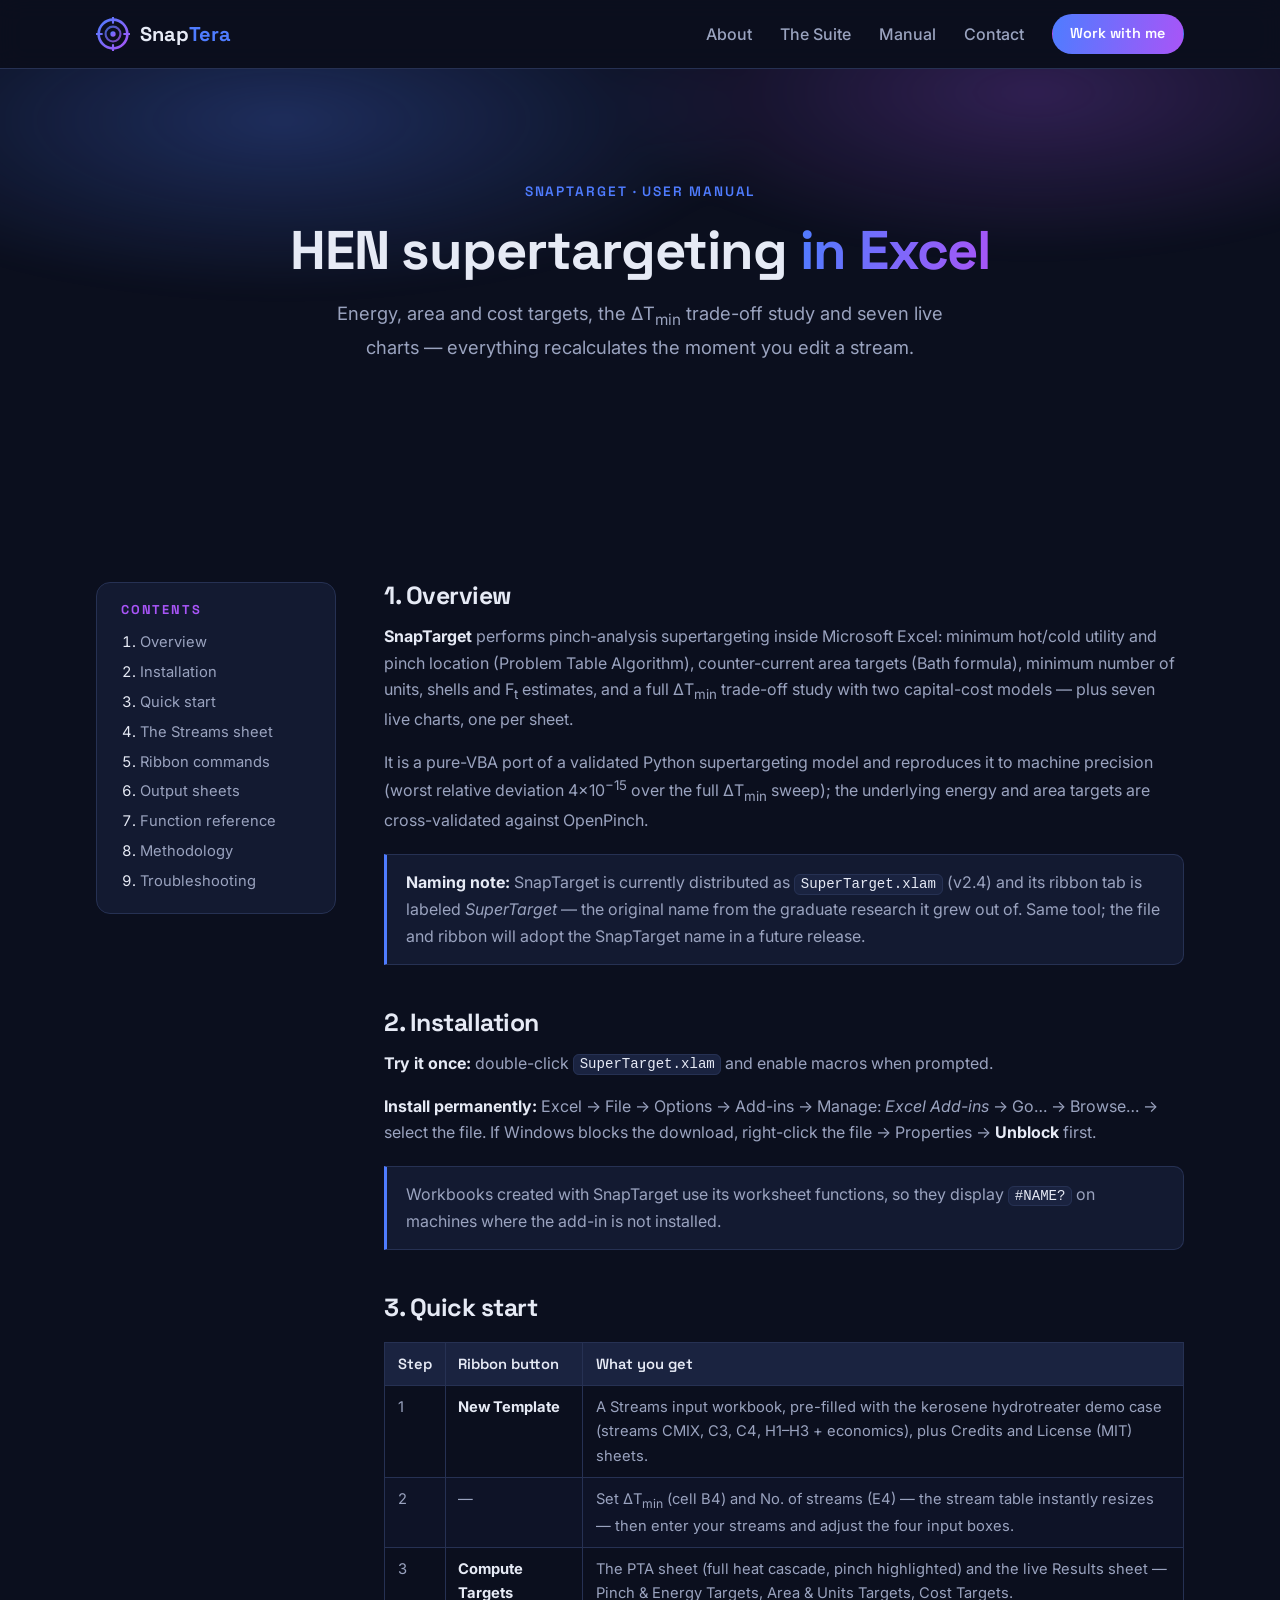
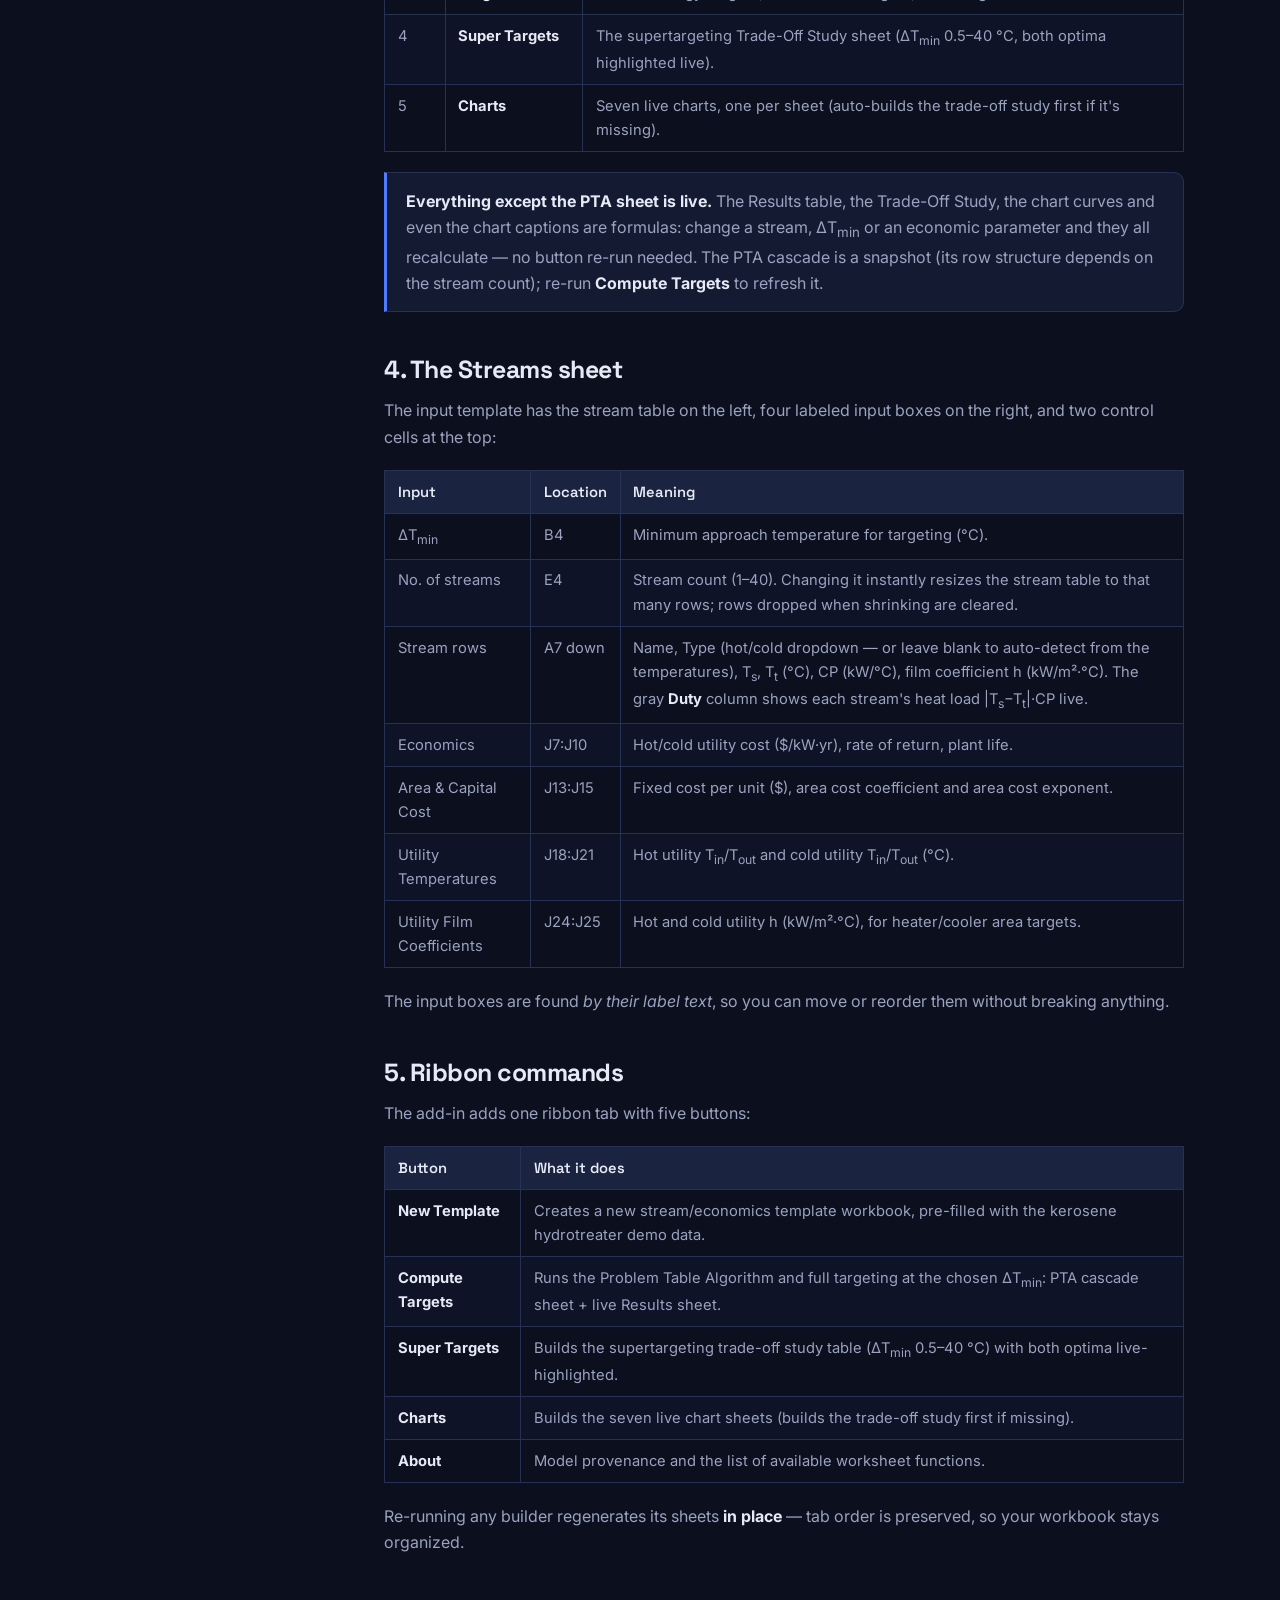
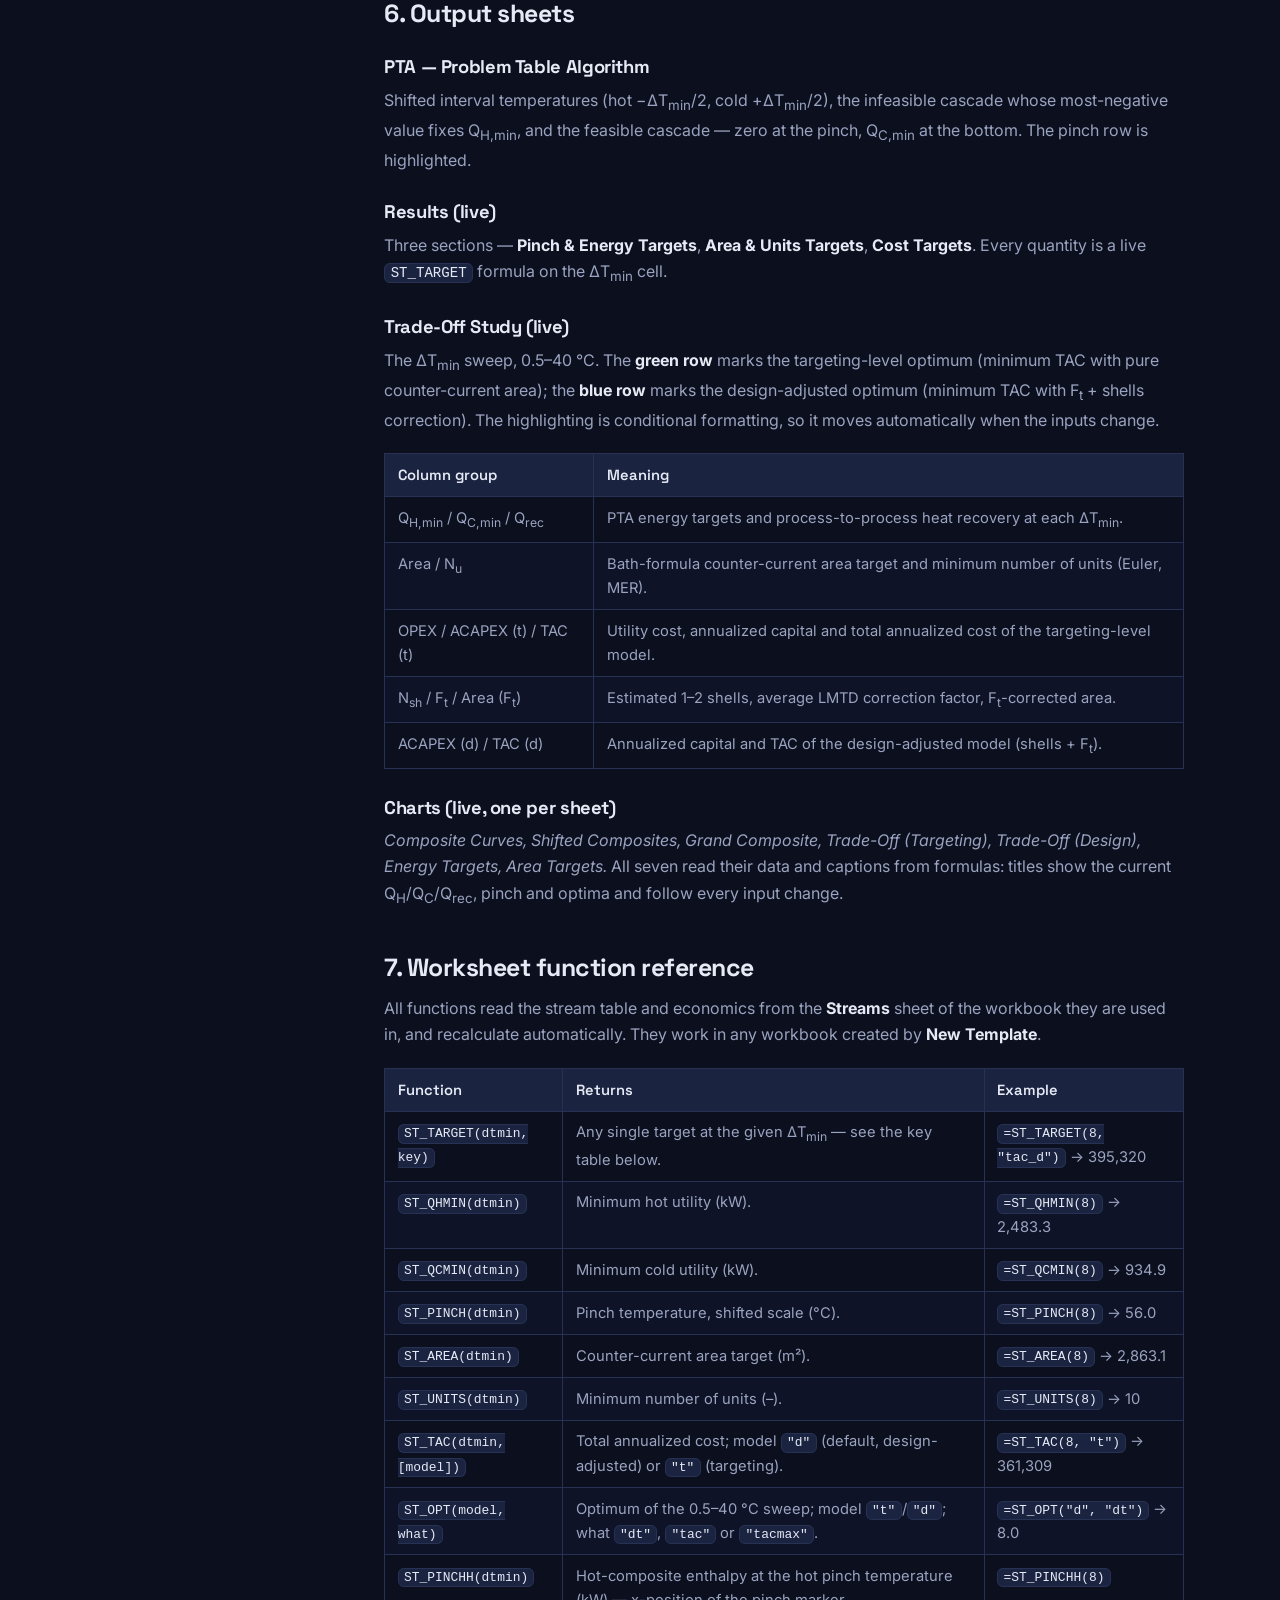
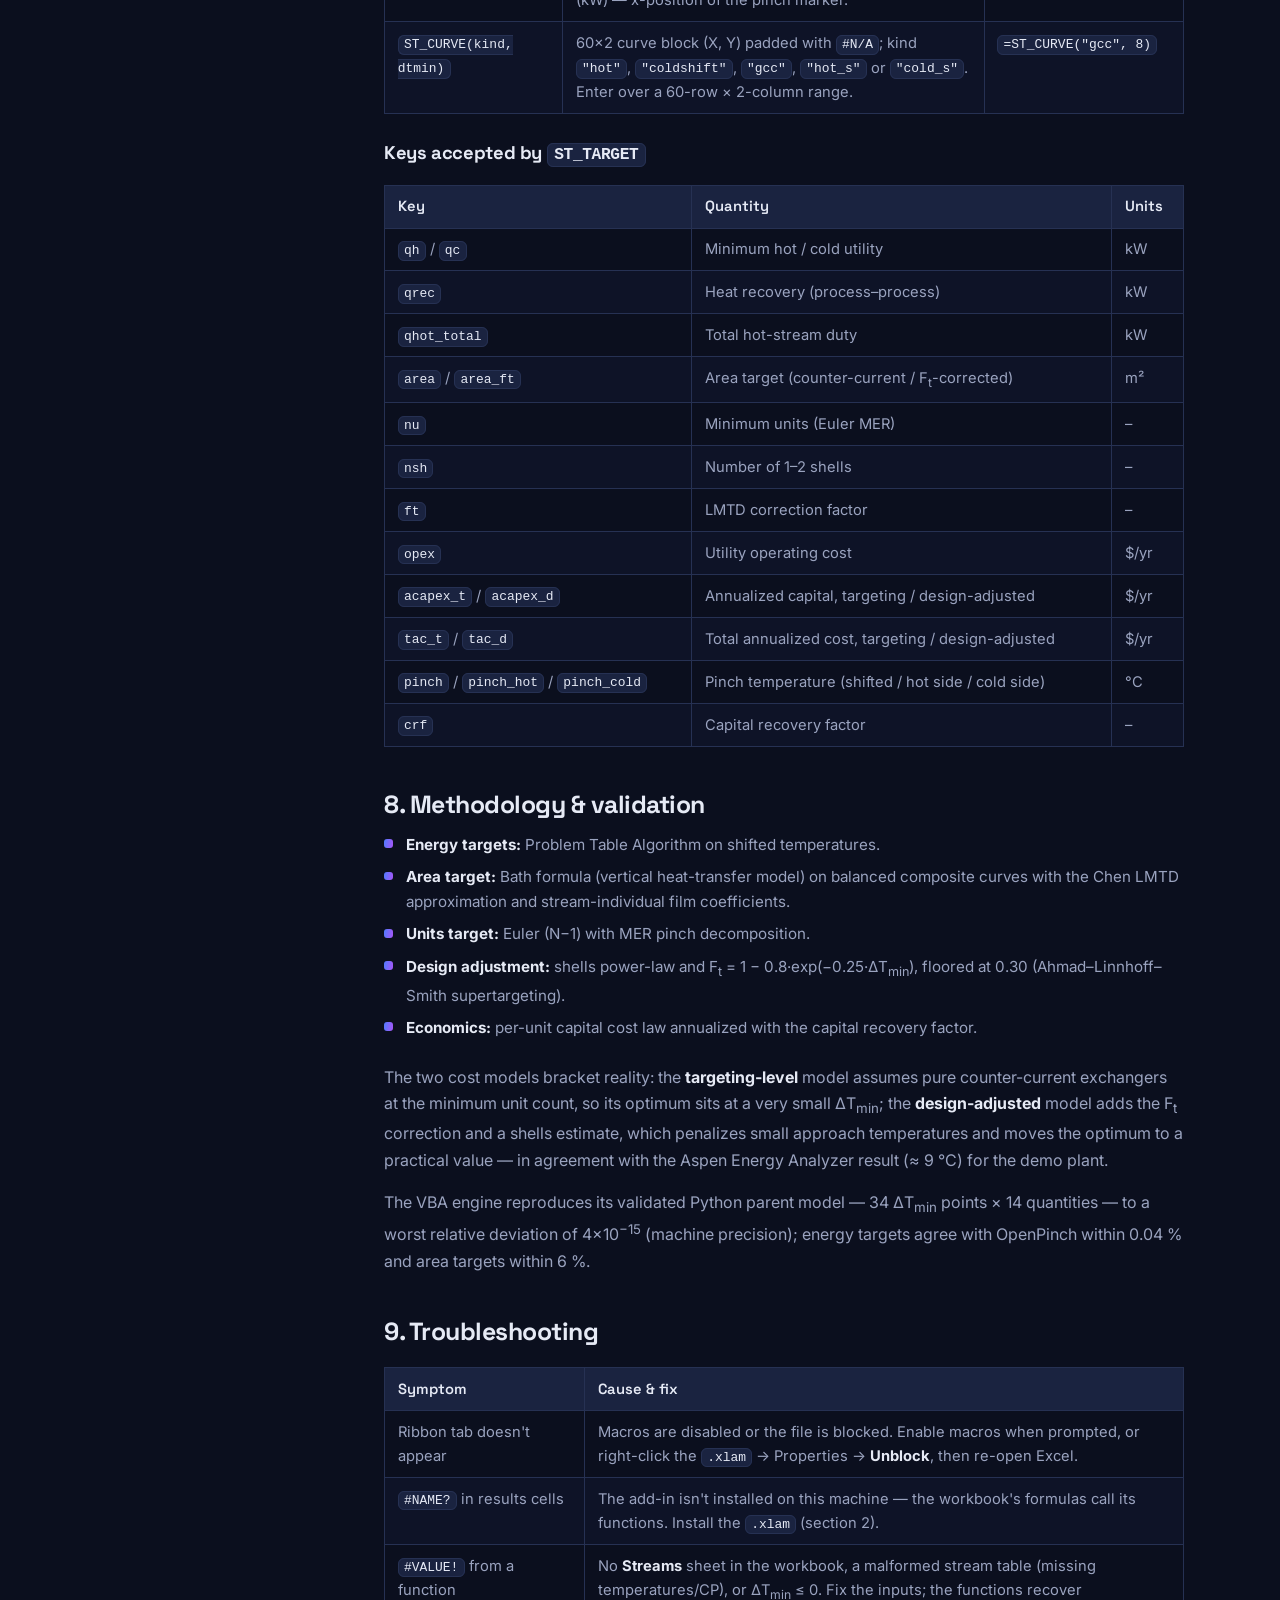
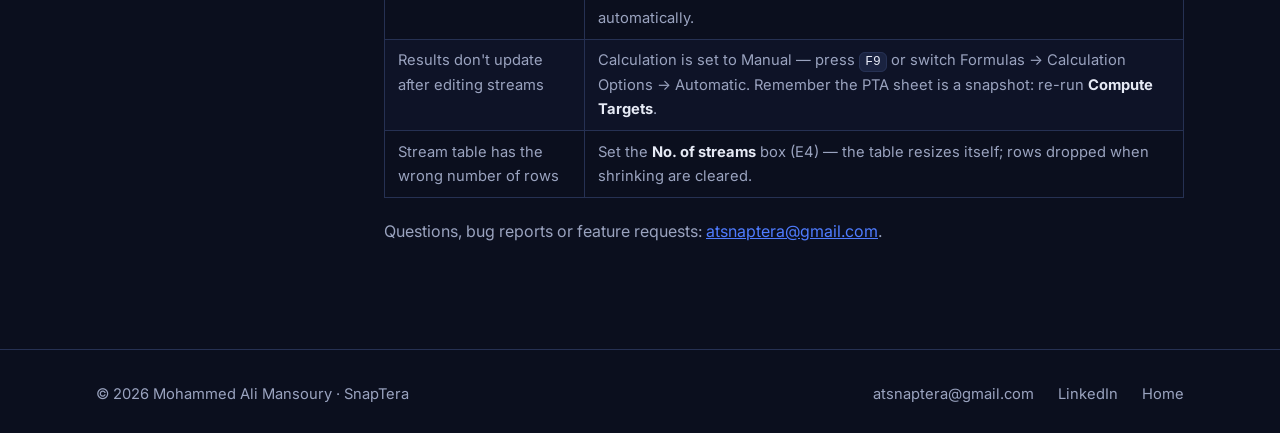
==== manual.html @ de912cc0 "Rebrand to SnapTera: umbrella brand, suite cards, SnapTarget user manual - SnapTera umbrella (SnapTa" ====
<!DOCTYPE html>
<html lang="en">
<head>
  <meta charset="UTF-8">
  <meta name="viewport" content="width=device-width, initial-scale=1.0">
  <meta name="description" content="SnapTarget user manual — installation, workflow, the Streams input sheet, ribbon commands, output sheets, worksheet function reference, methodology and troubleshooting.">
  <title>SnapTarget User Manual — SnapTera</title>

  <meta property="og:type" content="article">
  <meta property="og:url" content="https://mohammad-ali02.github.io/snaptera/manual.html">
  <meta property="og:title" content="SnapTarget User Manual — SnapTera">
  <meta property="og:description" content="How to use SnapTarget, the pinch-analysis supertargeting Excel add-in: energy, area and cost targets, the ΔTmin trade-off study, and seven live charts.">
  <meta property="og:image" content="https://mohammad-ali02.github.io/snaptera/img/og-image.png">
  <link rel="canonical" href="https://mohammad-ali02.github.io/snaptera/manual.html">
  <meta name="theme-color" content="#0b0f1e">

  <link rel="preconnect" href="https://fonts.googleapis.com">
  <link rel="preconnect" href="https://fonts.gstatic.com" crossorigin>
  <link href="https://fonts.googleapis.com/css2?family=Inter:wght@400;500;600&family=Space+Grotesk:wght@500;600;700&display=swap" rel="stylesheet">

  <link rel="stylesheet" href="css/style.css">
  <link rel="icon" type="image/svg+xml" href="img/logo-mark.svg">
</head>
<body>
  <a class="skip-link" href="#main">Skip to main content</a>

  <!-- ============ HEADER / NAV ============ -->
  <header class="site-header">
    <nav class="nav container" aria-label="Main navigation">
      <a class="brand" href="index.html" aria-label="SnapTera — home">
        <img src="img/logo-mark.svg" alt="" width="34" height="34">
        <span class="brand-name">Snap<span class="brand-accent">Tera</span></span>
      </a>

      <button class="nav-toggle" aria-expanded="false" aria-controls="nav-menu">
        <span class="sr-only">Toggle navigation menu</span>
        <span class="nav-toggle-bar" aria-hidden="true"></span>
        <span class="nav-toggle-bar" aria-hidden="true"></span>
        <span class="nav-toggle-bar" aria-hidden="true"></span>
      </button>

      <ul id="nav-menu" class="nav-menu">
        <li><a href="index.html#about">About</a></li>
        <li><a href="index.html#suite">The Suite</a></li>
        <li><a href="manual.html" aria-current="page">Manual</a></li>
        <li><a href="index.html#contact">Contact</a></li>
        <li><a class="btn btn-sm btn-primary" href="index.html#contact">Work with me</a></li>
      </ul>
    </nav>
  </header>

  <main id="main">
    <section class="hero" id="top">
      <div class="hero-glow" aria-hidden="true"></div>
      <div class="container hero-inner">
        <p class="hero-kicker reveal">SnapTarget · User Manual</p>
        <h1 class="hero-title reveal" style="font-size: clamp(2rem, 5.5vw, 3.4rem);">HEN supertargeting <span class="gradient-text">in Excel</span></h1>
        <p class="hero-tagline reveal">
          Energy, area and cost targets, the ΔT<sub>min</sub> trade-off study and
          seven live charts — everything recalculates the moment you edit a stream.
        </p>
      </div>
    </section>

    <section class="section" aria-label="User manual">
      <div class="container manual-layout">

        <!-- ============ TOC ============ -->
        <aside class="manual-toc reveal" aria-label="Manual contents">
          <h2>Contents</h2>
          <ol>
            <li><a href="#overview">Overview</a></li>
            <li><a href="#install">Installation</a></li>
            <li><a href="#quickstart">Quick start</a></li>
            <li><a href="#streams">The Streams sheet</a></li>
            <li><a href="#ribbon">Ribbon commands</a></li>
            <li><a href="#outputs">Output sheets</a></li>
            <li><a href="#functions">Function reference</a></li>
            <li><a href="#methodology">Methodology</a></li>
            <li><a href="#troubleshooting">Troubleshooting</a></li>
          </ol>
        </aside>

        <!-- ============ BODY ============ -->
        <article class="manual-body">

          <h2 id="overview">1. Overview</h2>
          <p>
            <strong>SnapTarget</strong> performs pinch-analysis supertargeting inside
            Microsoft Excel: minimum hot/cold utility and pinch location
            (Problem Table Algorithm), counter-current area targets (Bath formula),
            minimum number of units, shells and F<sub>t</sub> estimates, and a full
            ΔT<sub>min</sub> trade-off study with two capital-cost models — plus seven
            live charts, one per sheet.
          </p>
          <p>
            It is a pure-VBA port of a validated Python supertargeting model and
            reproduces it to machine precision (worst relative deviation
            4×10<sup>−15</sup> over the full ΔT<sub>min</sub> sweep); the underlying
            energy and area targets are cross-validated against OpenPinch.
          </p>
          <div class="manual-note">
            <p>
              <strong>Naming note:</strong> SnapTarget is currently distributed as
              <code>SuperTarget.xlam</code> (v2.4) and its ribbon tab is labeled
              <em>SuperTarget</em> — the original name from the graduate research it
              grew out of. Same tool; the file and ribbon will adopt the SnapTarget
              name in a future release.
            </p>
          </div>

          <h2 id="install">2. Installation</h2>
          <p><strong>Try it once:</strong> double-click <code>SuperTarget.xlam</code> and enable macros when prompted.</p>
          <p><strong>Install permanently:</strong> Excel → File → Options → Add-ins →
             Manage: <em>Excel Add-ins</em> → Go… → Browse… → select the file.
             If Windows blocks the download, right-click the file → Properties → <strong>Unblock</strong> first.</p>
          <div class="manual-note">
            <p>
              Workbooks created with SnapTarget use its worksheet functions, so they
              display <code>#NAME?</code> on machines where the add-in is not installed.
            </p>
          </div>

          <h2 id="quickstart">3. Quick start</h2>
          <div class="tbl-wrap">
            <table class="tbl">
              <thead><tr><th>Step</th><th>Ribbon button</th><th>What you get</th></tr></thead>
              <tbody>
                <tr><td>1</td><td><strong>New Template</strong></td><td>A Streams input workbook, pre-filled with the kerosene hydrotreater demo case (streams CMIX, C3, C4, H1–H3 + economics), plus Credits and License (MIT) sheets.</td></tr>
                <tr><td>2</td><td>—</td><td>Set ΔT<sub>min</sub> (cell B4) and No. of streams (E4) — the stream table instantly resizes — then enter your streams and adjust the four input boxes.</td></tr>
                <tr><td>3</td><td><strong>Compute Targets</strong></td><td>The PTA sheet (full heat cascade, pinch highlighted) and the live Results sheet — Pinch &amp; Energy Targets, Area &amp; Units Targets, Cost Targets.</td></tr>
                <tr><td>4</td><td><strong>Super Targets</strong></td><td>The supertargeting Trade-Off Study sheet (ΔT<sub>min</sub> 0.5–40 °C, both optima highlighted live).</td></tr>
                <tr><td>5</td><td><strong>Charts</strong></td><td>Seven live charts, one per sheet (auto-builds the trade-off study first if it's missing).</td></tr>
              </tbody>
            </table>
          </div>
          <div class="manual-note">
            <p>
              <strong>Everything except the PTA sheet is live.</strong> The Results table,
              the Trade-Off Study, the chart curves and even the chart captions are
              formulas: change a stream, ΔT<sub>min</sub> or an economic parameter and
              they all recalculate — no button re-run needed. The PTA cascade is a
              snapshot (its row structure depends on the stream count); re-run
              <strong>Compute Targets</strong> to refresh it.
            </p>
          </div>

          <h2 id="streams">4. The Streams sheet</h2>
          <p>
            The input template has the stream table on the left, four labeled input
            boxes on the right, and two control cells at the top:
          </p>
          <div class="tbl-wrap">
            <table class="tbl">
              <thead><tr><th>Input</th><th>Location</th><th>Meaning</th></tr></thead>
              <tbody>
                <tr><td>ΔT<sub>min</sub></td><td>B4</td><td>Minimum approach temperature for targeting (°C).</td></tr>
                <tr><td>No. of streams</td><td>E4</td><td>Stream count (1–40). Changing it instantly resizes the stream table to that many rows; rows dropped when shrinking are cleared.</td></tr>
                <tr><td>Stream rows</td><td>A7 down</td><td>Name, Type (hot/cold dropdown — or leave blank to auto-detect from the temperatures), T<sub>s</sub>, T<sub>t</sub> (°C), CP (kW/°C), film coefficient h (kW/m²·°C). The gray <strong>Duty</strong> column shows each stream's heat load |T<sub>s</sub>−T<sub>t</sub>|·CP live.</td></tr>
                <tr><td>Economics</td><td>J7:J10</td><td>Hot/cold utility cost ($/kW·yr), rate of return, plant life.</td></tr>
                <tr><td>Area &amp; Capital Cost</td><td>J13:J15</td><td>Fixed cost per unit ($), area cost coefficient and area cost exponent.</td></tr>
                <tr><td>Utility Temperatures</td><td>J18:J21</td><td>Hot utility T<sub>in</sub>/T<sub>out</sub> and cold utility T<sub>in</sub>/T<sub>out</sub> (°C).</td></tr>
                <tr><td>Utility Film Coefficients</td><td>J24:J25</td><td>Hot and cold utility h (kW/m²·°C), for heater/cooler area targets.</td></tr>
              </tbody>
            </table>
          </div>
          <p>
            The input boxes are found <em>by their label text</em>, so you can move or
            reorder them without breaking anything.
          </p>

          <h2 id="ribbon">5. Ribbon commands</h2>
          <p>The add-in adds one ribbon tab with five buttons:</p>
          <div class="tbl-wrap">
            <table class="tbl">
              <thead><tr><th>Button</th><th>What it does</th></tr></thead>
              <tbody>
                <tr><td><strong>New Template</strong></td><td>Creates a new stream/economics template workbook, pre-filled with the kerosene hydrotreater demo data.</td></tr>
                <tr><td><strong>Compute Targets</strong></td><td>Runs the Problem Table Algorithm and full targeting at the chosen ΔT<sub>min</sub>: PTA cascade sheet + live Results sheet.</td></tr>
                <tr><td><strong>Super Targets</strong></td><td>Builds the supertargeting trade-off study table (ΔT<sub>min</sub> 0.5–40 °C) with both optima live-highlighted.</td></tr>
                <tr><td><strong>Charts</strong></td><td>Builds the seven live chart sheets (builds the trade-off study first if missing).</td></tr>
                <tr><td><strong>About</strong></td><td>Model provenance and the list of available worksheet functions.</td></tr>
              </tbody>
            </table>
          </div>
          <p>
            Re-running any builder regenerates its sheets <strong>in place</strong> —
            tab order is preserved, so your workbook stays organized.
          </p>

          <h2 id="outputs">6. Output sheets</h2>

          <h3>PTA — Problem Table Algorithm</h3>
          <p>
            Shifted interval temperatures (hot −ΔT<sub>min</sub>/2, cold +ΔT<sub>min</sub>/2),
            the infeasible cascade whose most-negative value fixes Q<sub>H,min</sub>,
            and the feasible cascade — zero at the pinch, Q<sub>C,min</sub> at the bottom.
            The pinch row is highlighted.
          </p>

          <h3>Results (live)</h3>
          <p>
            Three sections — <strong>Pinch &amp; Energy Targets</strong>,
            <strong>Area &amp; Units Targets</strong>, <strong>Cost Targets</strong>.
            Every quantity is a live <code>ST_TARGET</code> formula on the
            ΔT<sub>min</sub> cell.
          </p>

          <h3>Trade-Off Study (live)</h3>
          <p>
            The ΔT<sub>min</sub> sweep, 0.5–40 °C. The <strong>green row</strong> marks the
            targeting-level optimum (minimum TAC with pure counter-current area); the
            <strong>blue row</strong> marks the design-adjusted optimum (minimum TAC with
            F<sub>t</sub> + shells correction). The highlighting is conditional
            formatting, so it moves automatically when the inputs change.
          </p>
          <div class="tbl-wrap">
            <table class="tbl">
              <thead><tr><th>Column group</th><th>Meaning</th></tr></thead>
              <tbody>
                <tr><td>Q<sub>H,min</sub> / Q<sub>C,min</sub> / Q<sub>rec</sub></td><td>PTA energy targets and process-to-process heat recovery at each ΔT<sub>min</sub>.</td></tr>
                <tr><td>Area / N<sub>u</sub></td><td>Bath-formula counter-current area target and minimum number of units (Euler, MER).</td></tr>
                <tr><td>OPEX / ACAPEX (t) / TAC (t)</td><td>Utility cost, annualized capital and total annualized cost of the targeting-level model.</td></tr>
                <tr><td>N<sub>sh</sub> / F<sub>t</sub> / Area (F<sub>t</sub>)</td><td>Estimated 1–2 shells, average LMTD correction factor, F<sub>t</sub>-corrected area.</td></tr>
                <tr><td>ACAPEX (d) / TAC (d)</td><td>Annualized capital and TAC of the design-adjusted model (shells + F<sub>t</sub>).</td></tr>
              </tbody>
            </table>
          </div>

          <h3>Charts (live, one per sheet)</h3>
          <p>
            <em>Composite Curves, Shifted Composites, Grand Composite, Trade-Off
            (Targeting), Trade-Off (Design), Energy Targets, Area Targets.</em>
            All seven read their data and captions from formulas: titles show the
            current Q<sub>H</sub>/Q<sub>C</sub>/Q<sub>rec</sub>, pinch and optima and
            follow every input change.
          </p>

          <h2 id="functions">7. Worksheet function reference</h2>
          <p>
            All functions read the stream table and economics from the
            <strong>Streams</strong> sheet of the workbook they are used in, and
            recalculate automatically. They work in any workbook created by
            <strong>New Template</strong>.
          </p>
          <div class="tbl-wrap">
            <table class="tbl">
              <thead><tr><th>Function</th><th>Returns</th><th>Example</th></tr></thead>
              <tbody>
                <tr><td><code>ST_TARGET(dtmin, key)</code></td><td>Any single target at the given ΔT<sub>min</sub> — see the key table below.</td><td><code>=ST_TARGET(8, "tac_d")</code> → 395,320</td></tr>
                <tr><td><code>ST_QHMIN(dtmin)</code></td><td>Minimum hot utility (kW).</td><td><code>=ST_QHMIN(8)</code> → 2,483.3</td></tr>
                <tr><td><code>ST_QCMIN(dtmin)</code></td><td>Minimum cold utility (kW).</td><td><code>=ST_QCMIN(8)</code> → 934.9</td></tr>
                <tr><td><code>ST_PINCH(dtmin)</code></td><td>Pinch temperature, shifted scale (°C).</td><td><code>=ST_PINCH(8)</code> → 56.0</td></tr>
                <tr><td><code>ST_AREA(dtmin)</code></td><td>Counter-current area target (m²).</td><td><code>=ST_AREA(8)</code> → 2,863.1</td></tr>
                <tr><td><code>ST_UNITS(dtmin)</code></td><td>Minimum number of units (–).</td><td><code>=ST_UNITS(8)</code> → 10</td></tr>
                <tr><td><code>ST_TAC(dtmin, [model])</code></td><td>Total annualized cost; model <code>"d"</code> (default, design-adjusted) or <code>"t"</code> (targeting).</td><td><code>=ST_TAC(8, "t")</code> → 361,309</td></tr>
                <tr><td><code>ST_OPT(model, what)</code></td><td>Optimum of the 0.5–40 °C sweep; model <code>"t"</code>/<code>"d"</code>; what <code>"dt"</code>, <code>"tac"</code> or <code>"tacmax"</code>.</td><td><code>=ST_OPT("d", "dt")</code> → 8.0</td></tr>
                <tr><td><code>ST_PINCHH(dtmin)</code></td><td>Hot-composite enthalpy at the hot pinch temperature (kW) — x-position of the pinch marker.</td><td><code>=ST_PINCHH(8)</code></td></tr>
                <tr><td><code>ST_CURVE(kind, dtmin)</code></td><td>60×2 curve block (X, Y) padded with <code>#N/A</code>; kind <code>"hot"</code>, <code>"coldshift"</code>, <code>"gcc"</code>, <code>"hot_s"</code> or <code>"cold_s"</code>. Enter over a 60-row × 2-column range.</td><td><code>=ST_CURVE("gcc", 8)</code></td></tr>
              </tbody>
            </table>
          </div>

          <h3>Keys accepted by <code>ST_TARGET</code></h3>
          <div class="tbl-wrap">
            <table class="tbl">
              <thead><tr><th>Key</th><th>Quantity</th><th>Units</th></tr></thead>
              <tbody>
                <tr><td><code>qh</code> / <code>qc</code></td><td>Minimum hot / cold utility</td><td>kW</td></tr>
                <tr><td><code>qrec</code></td><td>Heat recovery (process–process)</td><td>kW</td></tr>
                <tr><td><code>qhot_total</code></td><td>Total hot-stream duty</td><td>kW</td></tr>
                <tr><td><code>area</code> / <code>area_ft</code></td><td>Area target (counter-current / F<sub>t</sub>-corrected)</td><td>m²</td></tr>
                <tr><td><code>nu</code></td><td>Minimum units (Euler MER)</td><td>–</td></tr>
                <tr><td><code>nsh</code></td><td>Number of 1–2 shells</td><td>–</td></tr>
                <tr><td><code>ft</code></td><td>LMTD correction factor</td><td>–</td></tr>
                <tr><td><code>opex</code></td><td>Utility operating cost</td><td>$/yr</td></tr>
                <tr><td><code>acapex_t</code> / <code>acapex_d</code></td><td>Annualized capital, targeting / design-adjusted</td><td>$/yr</td></tr>
                <tr><td><code>tac_t</code> / <code>tac_d</code></td><td>Total annualized cost, targeting / design-adjusted</td><td>$/yr</td></tr>
                <tr><td><code>pinch</code> / <code>pinch_hot</code> / <code>pinch_cold</code></td><td>Pinch temperature (shifted / hot side / cold side)</td><td>°C</td></tr>
                <tr><td><code>crf</code></td><td>Capital recovery factor</td><td>–</td></tr>
              </tbody>
            </table>
          </div>

          <h2 id="methodology">8. Methodology &amp; validation</h2>
          <ul class="card-list">
            <li><strong>Energy targets:</strong> Problem Table Algorithm on shifted temperatures.</li>
            <li><strong>Area target:</strong> Bath formula (vertical heat-transfer model) on balanced composite curves with the Chen LMTD approximation and stream-individual film coefficients.</li>
            <li><strong>Units target:</strong> Euler (N−1) with MER pinch decomposition.</li>
            <li><strong>Design adjustment:</strong> shells power-law and F<sub>t</sub> = 1 − 0.8·exp(−0.25·ΔT<sub>min</sub>), floored at 0.30 (Ahmad–Linnhoff–Smith supertargeting).</li>
            <li><strong>Economics:</strong> per-unit capital cost law annualized with the capital recovery factor.</li>
          </ul>
          <p>
            The two cost models bracket reality: the <strong>targeting-level</strong>
            model assumes pure counter-current exchangers at the minimum unit count,
            so its optimum sits at a very small ΔT<sub>min</sub>; the
            <strong>design-adjusted</strong> model adds the F<sub>t</sub> correction and
            a shells estimate, which penalizes small approach temperatures and moves
            the optimum to a practical value — in agreement with the Aspen Energy
            Analyzer result (≈ 9 °C) for the demo plant.
          </p>
          <p>
            The VBA engine reproduces its validated Python parent model — 34
            ΔT<sub>min</sub> points × 14 quantities — to a worst relative deviation of
            4×10<sup>−15</sup> (machine precision); energy targets agree with OpenPinch
            within 0.04 % and area targets within 6 %.
          </p>

          <h2 id="troubleshooting">9. Troubleshooting</h2>
          <div class="tbl-wrap">
            <table class="tbl">
              <thead><tr><th>Symptom</th><th>Cause &amp; fix</th></tr></thead>
              <tbody>
                <tr><td>Ribbon tab doesn't appear</td><td>Macros are disabled or the file is blocked. Enable macros when prompted, or right-click the <code>.xlam</code> → Properties → <strong>Unblock</strong>, then re-open Excel.</td></tr>
                <tr><td><code>#NAME?</code> in results cells</td><td>The add-in isn't installed on this machine — the workbook's formulas call its functions. Install the <code>.xlam</code> (section 2).</td></tr>
                <tr><td><code>#VALUE!</code> from a function</td><td>No <strong>Streams</strong> sheet in the workbook, a malformed stream table (missing temperatures/CP), or ΔT<sub>min</sub> ≤ 0. Fix the inputs; the functions recover automatically.</td></tr>
                <tr><td>Results don't update after editing streams</td><td>Calculation is set to Manual — press <kbd>F9</kbd> or switch Formulas → Calculation Options → Automatic. Remember the PTA sheet is a snapshot: re-run <strong>Compute Targets</strong>.</td></tr>
                <tr><td>Stream table has the wrong number of rows</td><td>Set the <strong>No. of streams</strong> box (E4) — the table resizes itself; rows dropped when shrinking are cleared.</td></tr>
              </tbody>
            </table>
          </div>

          <p>
            Questions, bug reports or feature requests:
            <a href="mailto:atsnaptera@gmail.com">atsnaptera@gmail.com</a>.
          </p>
        </article>
      </div>
    </section>
  </main>

  <!-- ============ FOOTER ============ -->
  <footer class="site-footer">
    <div class="container footer-inner">
      <p>© 2026 Mohammed Ali Mansoury · SnapTera</p>
      <ul class="footer-links" aria-label="Contact links">
        <li><a href="mailto:atsnaptera@gmail.com">atsnaptera@gmail.com</a></li>
        <li><a href="https://www.linkedin.com/in/mohammad-ali-3b3852256" rel="me noopener" target="_blank">LinkedIn</a></li>
        <li><a href="index.html">Home</a></li>
      </ul>
    </div>
  </footer>

  <script src="js/main.js" defer></script>
</body>
</html>
---- css/style.css ----
/* ============================================================
   SnapTera — design system
   Palette: futuristic blue → purple on deep navy
   ============================================================ */
:root {
  --bg: #0b0f1e;
  --surface: #131a31;
  --surface-2: #1a2340;
  --border: #263153;
  --primary: #4f7cff;
  --accent: #a855f7;
  --gradient: linear-gradient(100deg, var(--primary), var(--accent));
  --text: #e6eaf5;
  --muted: #9aa3bf;
  --error: #ff7a8a;
  --success: #4fd6a5;
  --radius: 14px;
  --font-head: "Space Grotesk", "Segoe UI", system-ui, sans-serif;
  --font-body: "Inter", "Segoe UI", system-ui, sans-serif;
}

*, *::before, *::after { box-sizing: border-box; }

html { scroll-behavior: smooth; }

body {
  margin: 0;
  background: var(--bg);
  color: var(--text);
  font-family: var(--font-body);
  font-size: 1rem;
  line-height: 1.65;
  -webkit-font-smoothing: antialiased;
}

img { max-width: 100%; height: auto; display: block; }

h1, h2, h3 {
  font-family: var(--font-head);
  line-height: 1.15;
  margin: 0 0 0.5em;
  letter-spacing: -0.02em;
}

p { margin: 0 0 1em; }

a { color: var(--primary); }
a:hover { color: var(--accent); }

.container {
  width: min(100% - 2.5rem, 68rem);
  margin-inline: auto;
}

.sr-only {
  position: absolute; width: 1px; height: 1px;
  padding: 0; margin: -1px; overflow: hidden;
  clip: rect(0 0 0 0); white-space: nowrap; border: 0;
}

.skip-link {
  position: absolute; left: 1rem; top: -3rem;
  background: var(--primary); color: #fff;
  padding: 0.5rem 1rem; border-radius: 0 0 8px 8px;
  z-index: 100; transition: top 0.2s;
}
.skip-link:focus { top: 0; color: #fff; }

:focus-visible {
  outline: 2px solid var(--accent);
  outline-offset: 3px;
  border-radius: 4px;
}

.gradient-text {
  background: var(--gradient);
  -webkit-background-clip: text;
  background-clip: text;
  color: transparent;
}

/* ============ Buttons ============ */
.btn {
  display: inline-block;
  font-family: var(--font-head);
  font-weight: 600;
  font-size: 1rem;
  padding: 0.75rem 1.6rem;
  border-radius: 999px;
  border: 1px solid transparent;
  text-decoration: none;
  cursor: pointer;
  transition: transform 0.2s, box-shadow 0.2s, background-color 0.2s;
}
.btn-primary {
  background: var(--gradient);
  color: #fff;
}
.btn-primary:hover {
  color: #fff;
  transform: translateY(-2px);
  box-shadow: 0 8px 28px rgba(120, 100, 255, 0.35);
}
.btn-ghost {
  color: var(--text);
  border-color: var(--border);
  background: transparent;
}
.btn-ghost:hover {
  color: var(--text);
  border-color: var(--primary);
  transform: translateY(-2px);
}
.btn-sm { padding: 0.45rem 1.1rem; font-size: 0.9rem; }

/* ============ Header / nav ============ */
.site-header {
  position: sticky;
  top: 0;
  z-index: 50;
  background: rgba(11, 15, 30, 0.82);
  backdrop-filter: blur(12px);
  border-bottom: 1px solid var(--border);
}

.nav {
  display: flex;
  align-items: center;
  justify-content: space-between;
  gap: 1rem;
  min-height: 4.25rem;
}

.brand {
  display: flex;
  align-items: center;
  gap: 0.6rem;
  text-decoration: none;
}
.brand-name {
  font-family: var(--font-head);
  font-weight: 700;
  font-size: 1.25rem;
  color: var(--text);
}
.brand-accent { color: var(--primary); }

.nav-menu {
  display: flex;
  align-items: center;
  gap: 1.75rem;
  list-style: none;
  margin: 0;
  padding: 0;
}
.nav-menu a:not(.btn) {
  color: var(--muted);
  text-decoration: none;
  font-weight: 500;
  transition: color 0.2s;
}
.nav-menu a:not(.btn):hover { color: var(--text); }

.nav-toggle {
  display: none;
  flex-direction: column;
  gap: 5px;
  background: none;
  border: 0;
  padding: 0.6rem;
  cursor: pointer;
}
.nav-toggle-bar {
  width: 24px; height: 2px;
  background: var(--text);
  border-radius: 2px;
  transition: transform 0.25s, opacity 0.25s;
}
.nav-toggle[aria-expanded="true"] .nav-toggle-bar:nth-child(2) { transform: translateY(7px) rotate(45deg); }
.nav-toggle[aria-expanded="true"] .nav-toggle-bar:nth-child(3) { opacity: 0; }
.nav-toggle[aria-expanded="true"] .nav-toggle-bar:nth-child(4) { transform: translateY(-7px) rotate(-45deg); }

/* ============ Hero ============ */
.hero {
  position: relative;
  overflow: hidden;
  padding: 7rem 0 6rem;
  text-align: center;
}

.hero-glow {
  position: absolute;
  inset: -40% -20% auto;
  height: 130%;
  background:
    radial-gradient(38% 45% at 30% 40%, rgba(79, 124, 255, 0.28), transparent 70%),
    radial-gradient(34% 42% at 72% 35%, rgba(168, 85, 247, 0.24), transparent 70%);
  filter: blur(10px);
  animation: glow-drift 14s ease-in-out infinite alternate;
  pointer-events: none;
}

@keyframes glow-drift {
  from { transform: translate3d(-2%, 0, 0) scale(1); }
  to   { transform: translate3d(2%, 3%, 0) scale(1.06); }
}

.hero-inner { position: relative; }

.hero-kicker {
  font-family: var(--font-head);
  font-weight: 600;
  letter-spacing: 0.14em;
  text-transform: uppercase;
  font-size: 0.85rem;
  color: var(--primary);
  margin-bottom: 1rem;
}

.hero-title {
  font-size: clamp(2.5rem, 7vw, 4.5rem);
  font-weight: 700;
  margin-bottom: 1rem;
}

.hero-tagline {
  max-width: 40rem;
  margin: 0 auto 2.25rem;
  color: var(--muted);
  font-size: 1.15rem;
}
.hero-tagline strong { color: var(--text); }

.hero-cta {
  display: flex;
  justify-content: center;
  flex-wrap: wrap;
  gap: 1rem;
}

/* ============ Sections ============ */
.section { padding: 5.5rem 0; }
.section-alt {
  background: linear-gradient(180deg, transparent, rgba(79, 124, 255, 0.05) 20%, rgba(168, 85, 247, 0.05) 80%, transparent);
}

.section-kicker {
  font-family: var(--font-head);
  font-weight: 600;
  letter-spacing: 0.14em;
  text-transform: uppercase;
  font-size: 0.8rem;
  color: var(--accent);
  margin-bottom: 0.5rem;
}

.section-title { font-size: clamp(1.8rem, 4vw, 2.6rem); }

.section-lead {
  color: var(--muted);
  max-width: 38rem;
  margin-bottom: 3rem;
}

/* ============ About ============ */
.about-grid {
  display: grid;
  grid-template-columns: 1.4fr 1fr;
  gap: 3rem;
  margin-top: 2rem;
  align-items: start;
}

.about-text p { color: var(--muted); }
.about-text p:first-child { color: var(--text); }

.chips {
  display: flex;
  flex-wrap: wrap;
  gap: 0.6rem;
  list-style: none;
  padding: 0;
  margin: 1.75rem 0 0;
}
.chips li {
  font-family: var(--font-head);
  font-size: 0.88rem;
  font-weight: 500;
  padding: 0.4rem 0.95rem;
  border: 1px solid var(--border);
  border-radius: 999px;
  background: var(--surface);
}

.stats { display: grid; gap: 1.25rem; }
.stat {
  background: var(--surface);
  border: 1px solid var(--border);
  border-radius: var(--radius);
  padding: 1.4rem 1.6rem;
}
.stat-value {
  font-family: var(--font-head);
  font-size: 2.2rem;
  font-weight: 700;
  display: block;
}
.stat-label { color: var(--muted); font-size: 0.95rem; }

/* ============ Cards ============ */
.cards {
  display: grid;
  grid-template-columns: repeat(3, 1fr);
  gap: 1.75rem;
}

.card {
  display: flex;
  flex-direction: column;
  background: var(--surface);
  border: 1px solid var(--border);
  border-radius: var(--radius);
  padding: 1.5rem;
  transition: transform 0.25s, border-color 0.25s, box-shadow 0.25s;
}
.card:hover {
  transform: translateY(-6px);
  border-color: rgba(124, 104, 255, 0.55);
  box-shadow: 0 18px 44px rgba(80, 70, 220, 0.18);
}

.card-art {
  width: 100%;
  border-radius: 10px;
  margin-bottom: 1.25rem;
  background: var(--surface-2);
}

.card-title {
  font-size: 1.3rem;
  display: flex;
  align-items: center;
  gap: 0.6rem;
  flex-wrap: wrap;
}

.tag {
  font-size: 0.7rem;
  font-weight: 600;
  letter-spacing: 0.08em;
  text-transform: uppercase;
  color: var(--primary);
  border: 1px solid rgba(79, 124, 255, 0.45);
  background: rgba(79, 124, 255, 0.1);
  padding: 0.2rem 0.6rem;
  border-radius: 999px;
}

.card > p { color: var(--muted); }

.card-list {
  margin: 0 0 1.5rem;
  padding: 0;
  list-style: none;
  color: var(--muted);
  font-size: 0.95rem;
  display: grid;
  gap: 0.45rem;
}
.card-list li { padding-left: 1.4rem; position: relative; }
.card-list li::before {
  content: "";
  position: absolute;
  left: 0; top: 0.5em;
  width: 0.55rem; height: 0.55rem;
  border-radius: 3px;
  background: var(--gradient);
}

.card-link {
  margin-top: auto;
  font-family: var(--font-head);
  font-weight: 600;
  text-decoration: none;
}

/* Four-card suite grid: 2x2 on desktop */
.cards-2x2 { grid-template-columns: repeat(2, 1fr); }

/* ============ Manual page ============ */
.manual-layout {
  display: grid;
  grid-template-columns: 15rem 1fr;
  gap: 3rem;
  align-items: start;
}

.manual-toc {
  position: sticky;
  top: 5.5rem;
  background: var(--surface);
  border: 1px solid var(--border);
  border-radius: var(--radius);
  padding: 1.25rem 1.5rem;
  font-size: 0.92rem;
}
.manual-toc h2 {
  font-size: 0.8rem;
  letter-spacing: 0.14em;
  text-transform: uppercase;
  color: var(--accent);
  margin-bottom: 0.75rem;
}
.manual-toc ol {
  margin: 0;
  padding-left: 1.2rem;
  display: grid;
  gap: 0.35rem;
}
.manual-toc a { color: var(--muted); text-decoration: none; }
.manual-toc a:hover { color: var(--text); }

.manual-body h2 {
  font-size: 1.55rem;
  margin-top: 2.75rem;
  scroll-margin-top: 5.5rem;
}
.manual-body h2:first-child { margin-top: 0; }
.manual-body h3 { font-size: 1.15rem; margin-top: 1.75rem; }
.manual-body p, .manual-body li { color: var(--muted); }
.manual-body strong { color: var(--text); }

.manual-note {
  background: var(--surface);
  border: 1px solid var(--border);
  border-left: 3px solid var(--primary);
  border-radius: 0 10px 10px 0;
  padding: 0.9rem 1.2rem;
  margin: 1.25rem 0;
}
.manual-note p { margin: 0; }

code, kbd {
  font-family: "Consolas", "SF Mono", monospace;
  font-size: 0.88em;
  background: var(--surface-2);
  border: 1px solid var(--border);
  border-radius: 6px;
  padding: 0.1em 0.4em;
  color: var(--text);
}

.tbl-wrap { overflow-x: auto; margin: 1.25rem 0; }
.tbl {
  width: 100%;
  border-collapse: collapse;
  font-size: 0.92rem;
  min-width: 34rem;
}
.tbl th, .tbl td {
  border: 1px solid var(--border);
  padding: 0.55rem 0.8rem;
  text-align: left;
  vertical-align: top;
}
.tbl th {
  font-family: var(--font-head);
  font-weight: 600;
  background: var(--surface-2);
  color: var(--text);
  white-space: nowrap;
}
.tbl td { color: var(--muted); }
.tbl tbody tr:nth-child(even) { background: rgba(79, 124, 255, 0.04); }

@media (max-width: 900px) {
  .manual-layout { grid-template-columns: 1fr; gap: 1.75rem; }
  .manual-toc { position: static; }
}

/* ============ Contact ============ */
.contact-grid {
  display: grid;
  grid-template-columns: 1fr 1.2fr;
  gap: 3.5rem;
  align-items: start;
}

.contact-intro p { color: var(--muted); }
.contact-email a {
  font-family: var(--font-head);
  font-weight: 600;
  font-size: 1.1rem;
}

.contact-form {
  background: var(--surface);
  border: 1px solid var(--border);
  border-radius: var(--radius);
  padding: 2rem;
}

.field { margin-bottom: 1.25rem; }

.field label {
  display: block;
  font-family: var(--font-head);
  font-weight: 500;
  margin-bottom: 0.4rem;
}

.field input,
.field textarea {
  width: 100%;
  font: inherit;
  color: var(--text);
  background: var(--bg);
  border: 1px solid var(--border);
  border-radius: 10px;
  padding: 0.7rem 0.9rem;
  transition: border-color 0.2s;
}
.field input:focus,
.field textarea:focus {
  outline: none;
  border-color: var(--primary);
  box-shadow: 0 0 0 3px rgba(79, 124, 255, 0.22);
}
.field textarea { resize: vertical; }

.field.invalid input,
.field.invalid textarea { border-color: var(--error); }

.field-error {
  color: var(--error);
  font-size: 0.85rem;
  min-height: 1.2em;
  margin: 0.3rem 0 0;
}

.form-status {
  margin: 1rem 0 0;
  font-weight: 500;
  min-height: 1.4em;
}
.form-status.ok { color: var(--success); }
.form-status.err { color: var(--error); }

/* ============ Footer ============ */
.site-footer {
  border-top: 1px solid var(--border);
  padding: 2rem 0;
  color: var(--muted);
  font-size: 0.92rem;
}
.footer-inner {
  display: flex;
  justify-content: space-between;
  align-items: center;
  flex-wrap: wrap;
  gap: 1rem;
}
.footer-inner p { margin: 0; }
.footer-links {
  display: flex;
  gap: 1.5rem;
  list-style: none;
  margin: 0;
  padding: 0;
}
.footer-links a { color: var(--muted); text-decoration: none; }
.footer-links a:hover { color: var(--text); }

/* ============ Reveal-on-scroll ============ */
.reveal {
  opacity: 0;
  transform: translateY(22px);
  transition: opacity 0.6s ease-out, transform 0.6s ease-out;
}
.reveal.visible {
  opacity: 1;
  transform: none;
}
/* If JS never runs, content must stay visible */
.no-js .reveal { opacity: 1; transform: none; }

/* ============ Reduced motion ============ */
@media (prefers-reduced-motion: reduce) {
  html { scroll-behavior: auto; }
  .hero-glow { animation: none; }
  .reveal { opacity: 1; transform: none; transition: none; }
  .btn, .card { transition: none; }
  .card:hover, .btn:hover { transform: none; }
}

/* ============ Responsive ============ */
@media (max-width: 1024px) {
  .cards { grid-template-columns: repeat(2, 1fr); }
}

@media (max-width: 768px) {
  .nav-toggle { display: flex; }

  .nav-menu {
    position: absolute;
    top: 100%;
    left: 0;
    right: 0;
    flex-direction: column;
    align-items: stretch;
    gap: 0;
    background: var(--surface);
    border-bottom: 1px solid var(--border);
    padding: 0.5rem 1.25rem 1.25rem;
    display: none;
  }
  .nav-menu.open { display: flex; }
  .nav-menu li { padding: 0.55rem 0; }
  .nav-menu .btn { text-align: center; margin-top: 0.5rem; }

  .hero { padding: 4.5rem 0 4rem; }
  .section { padding: 3.75rem 0; }

  .about-grid,
  .contact-grid { grid-template-columns: 1fr; gap: 2.25rem; }
}

@media (max-width: 640px) {
  .cards { grid-template-columns: 1fr; }
  .contact-form { padding: 1.4rem; }
  .footer-inner { justify-content: center; text-align: center; }
}
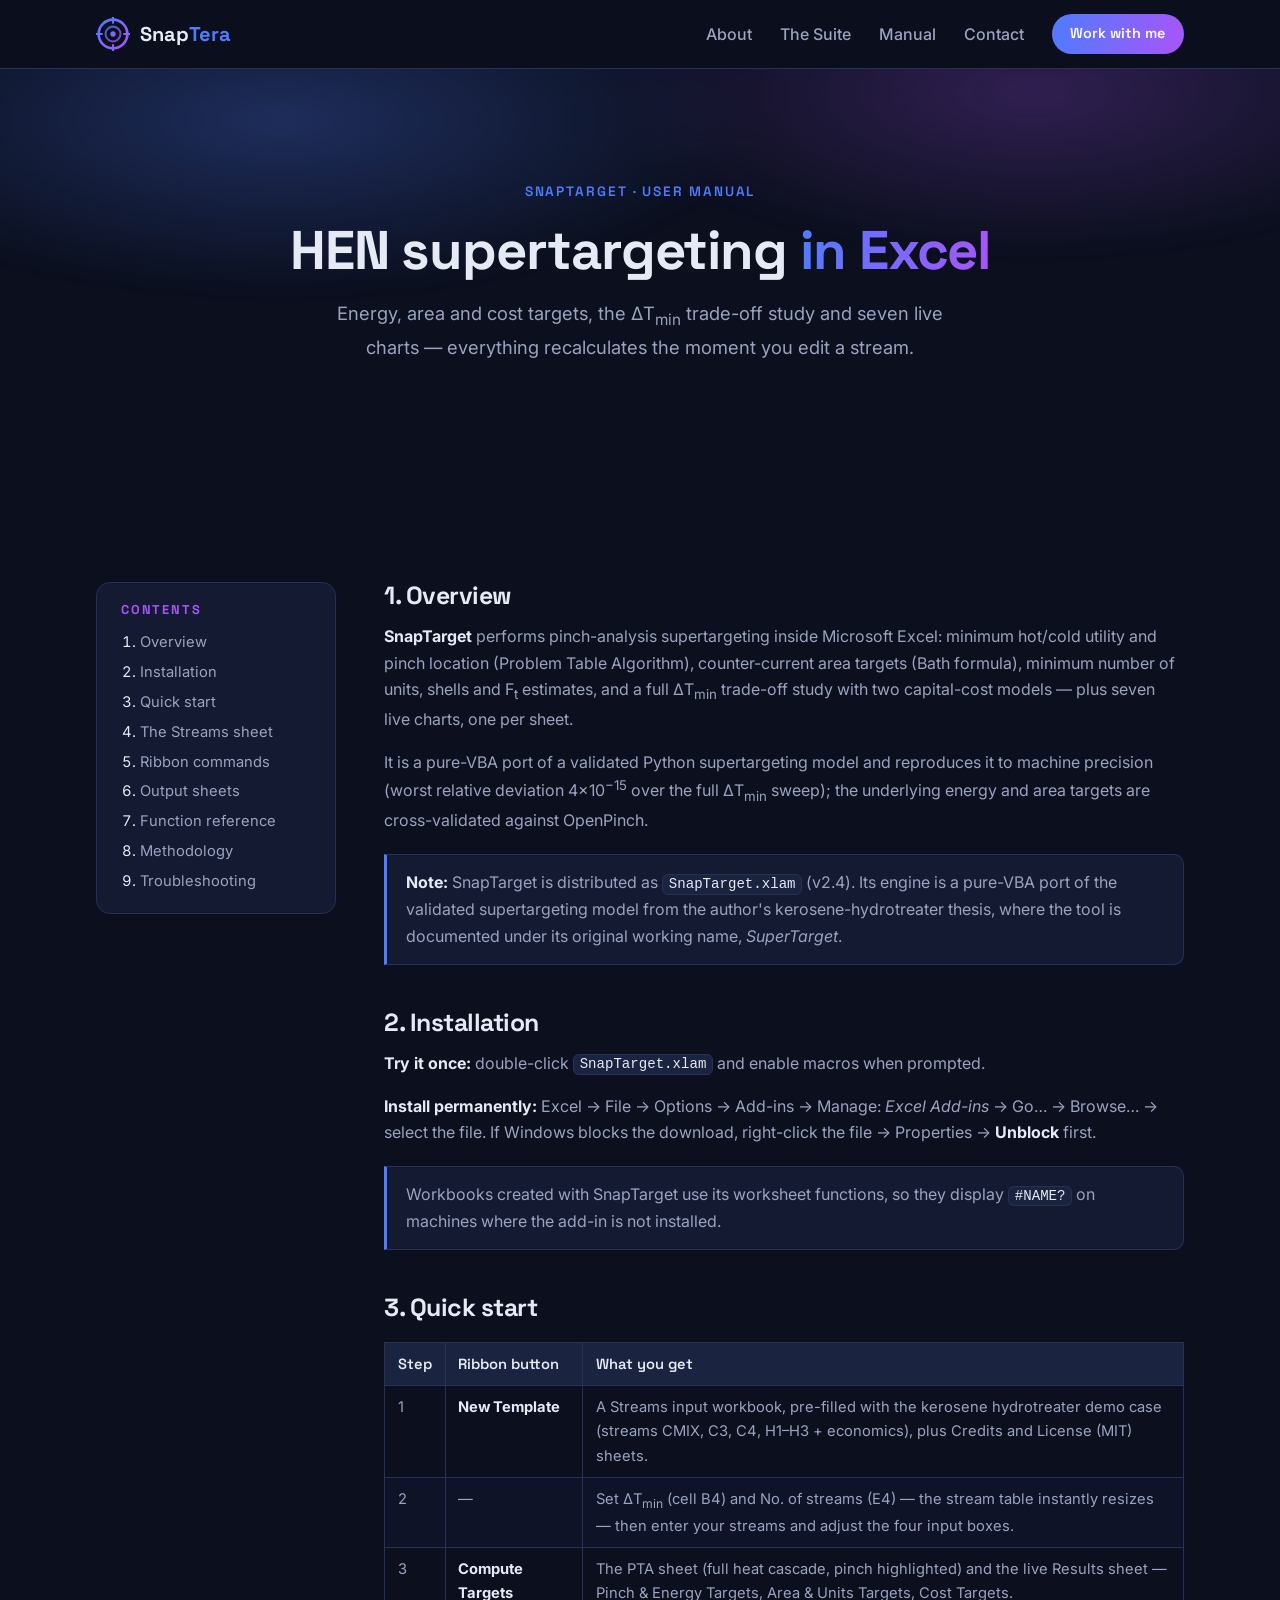
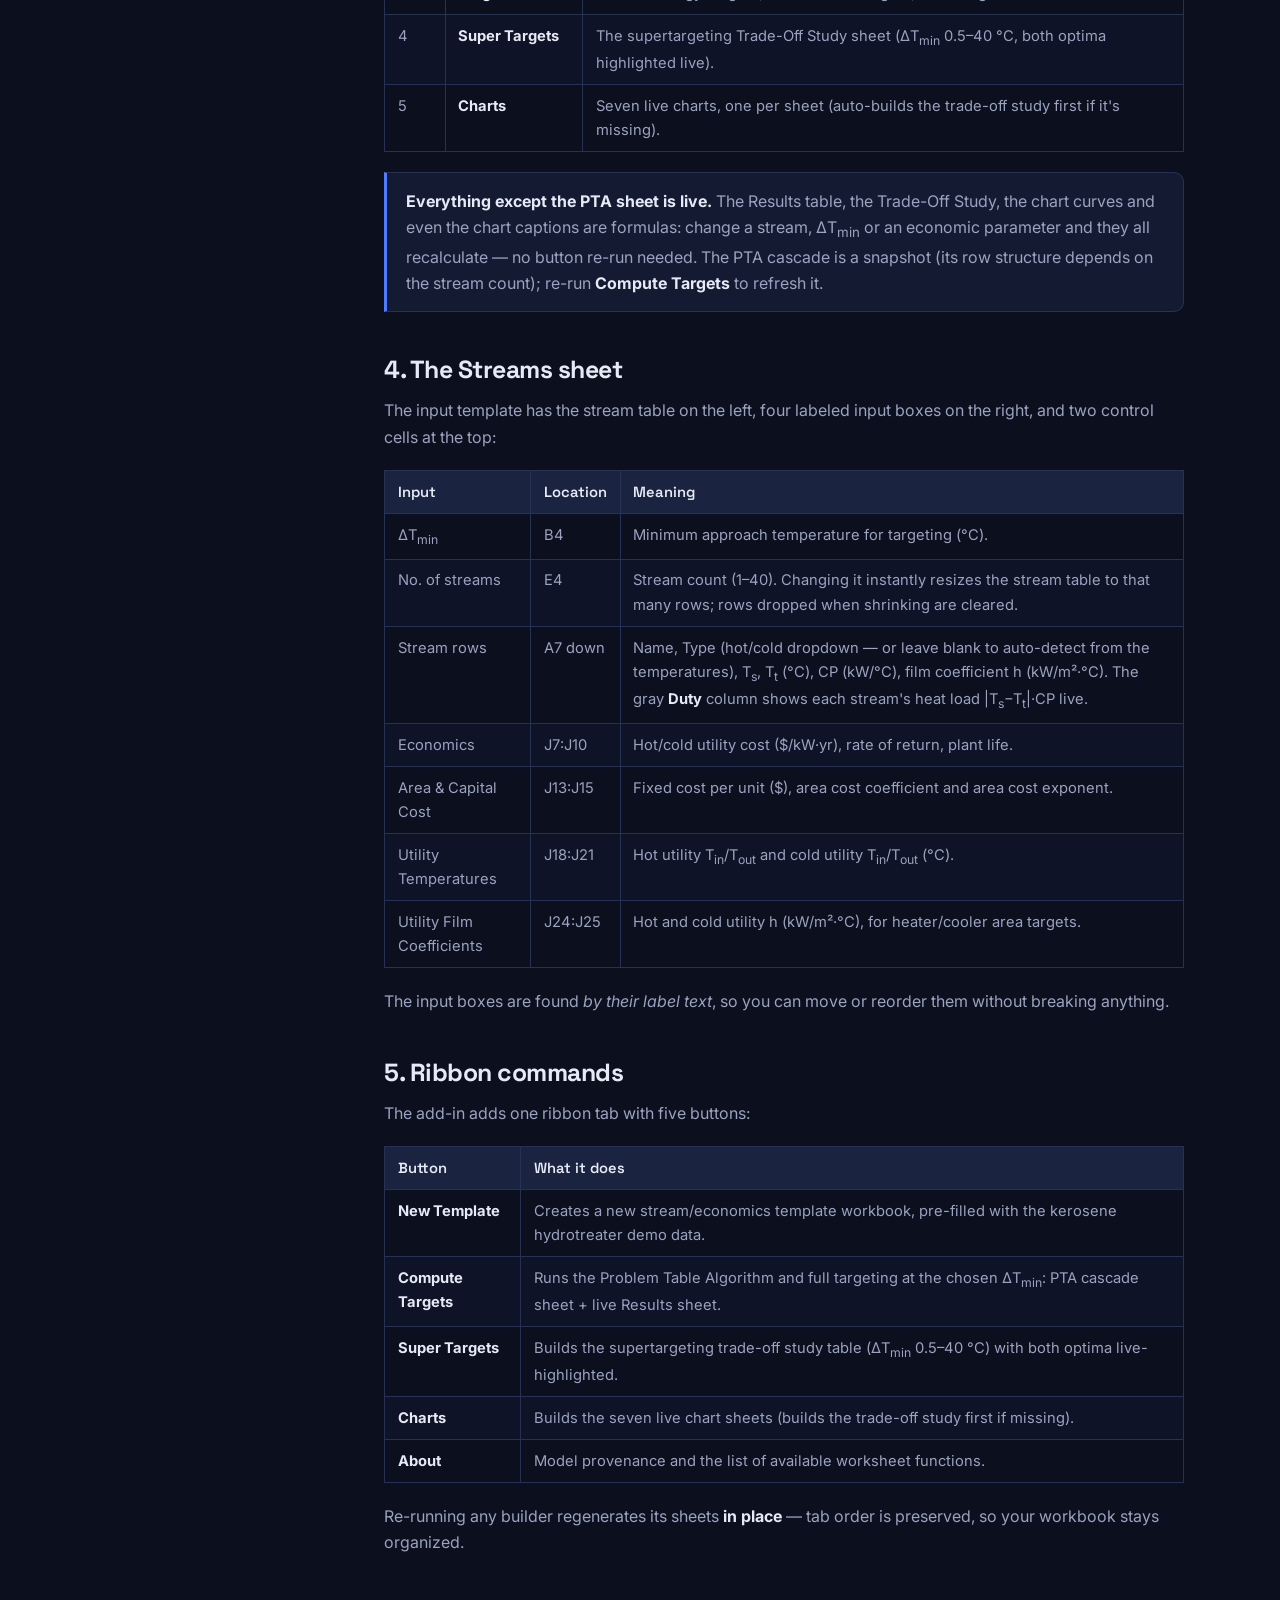
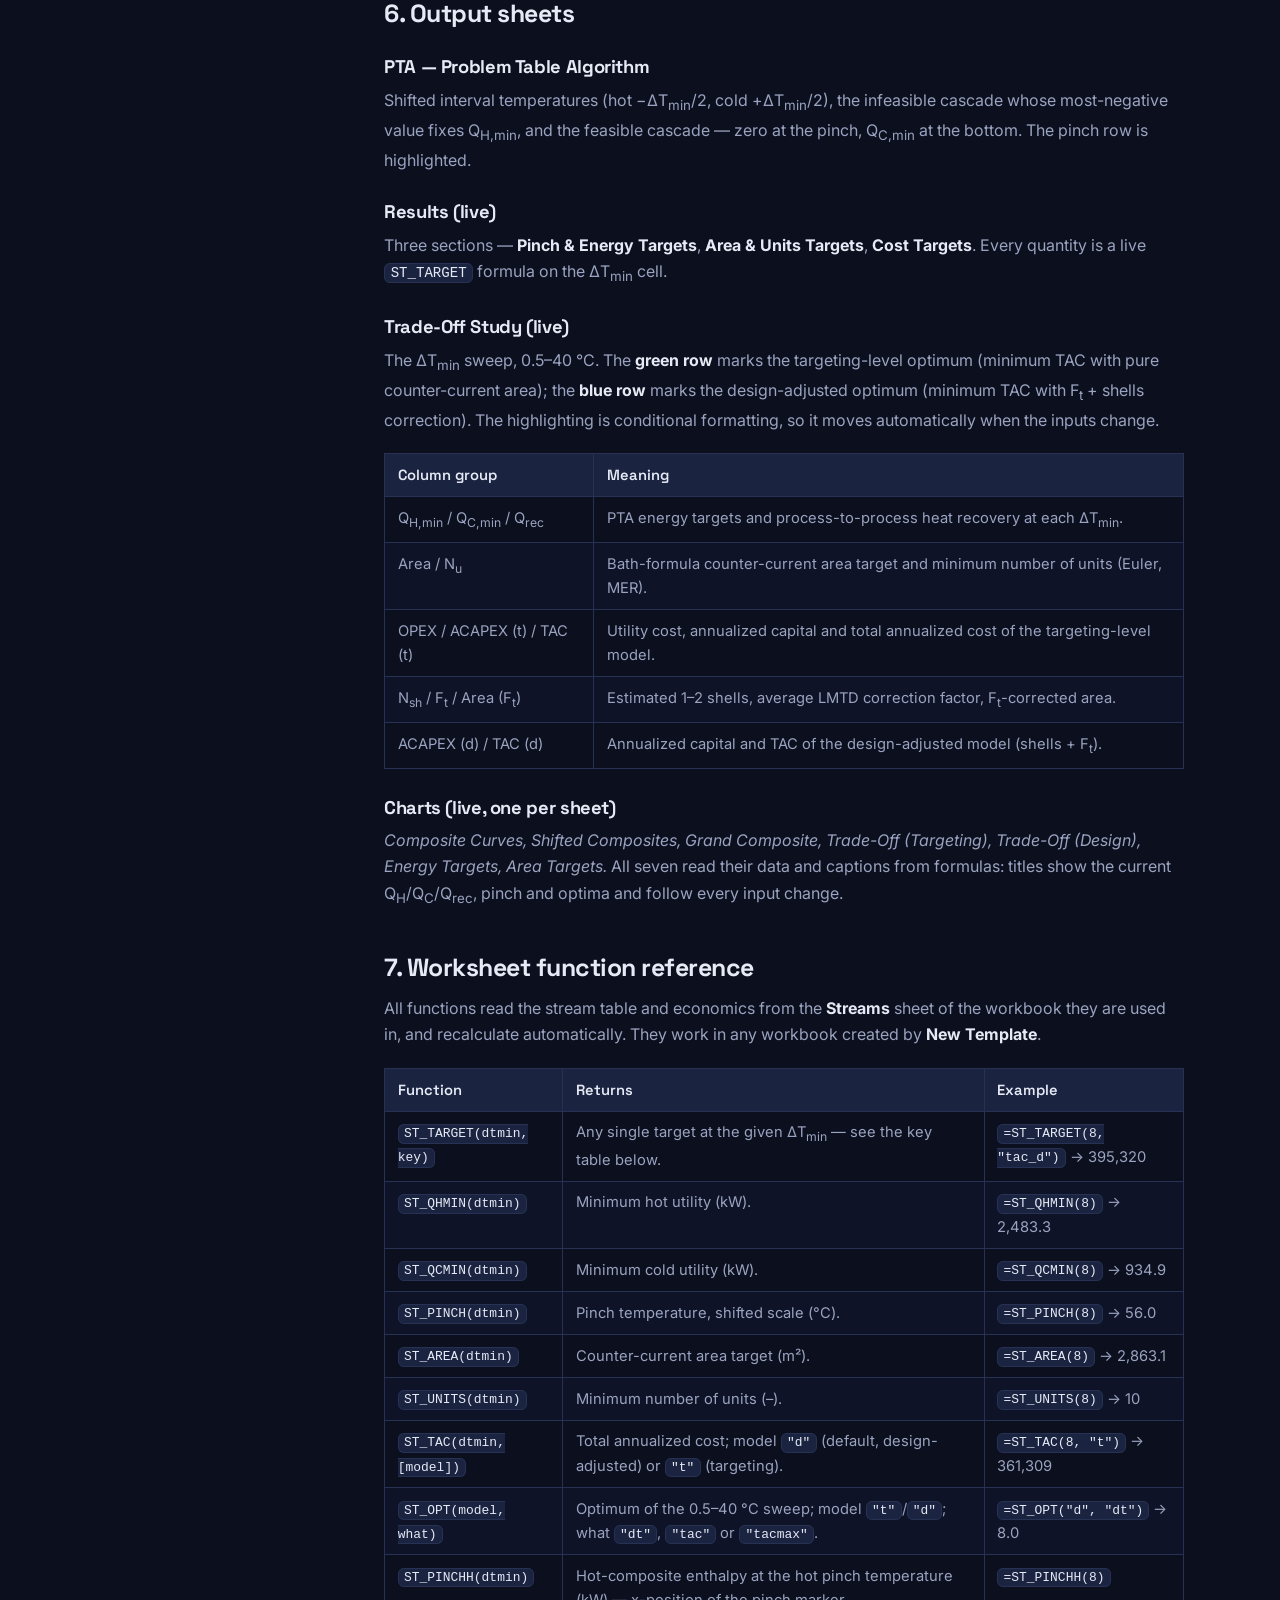
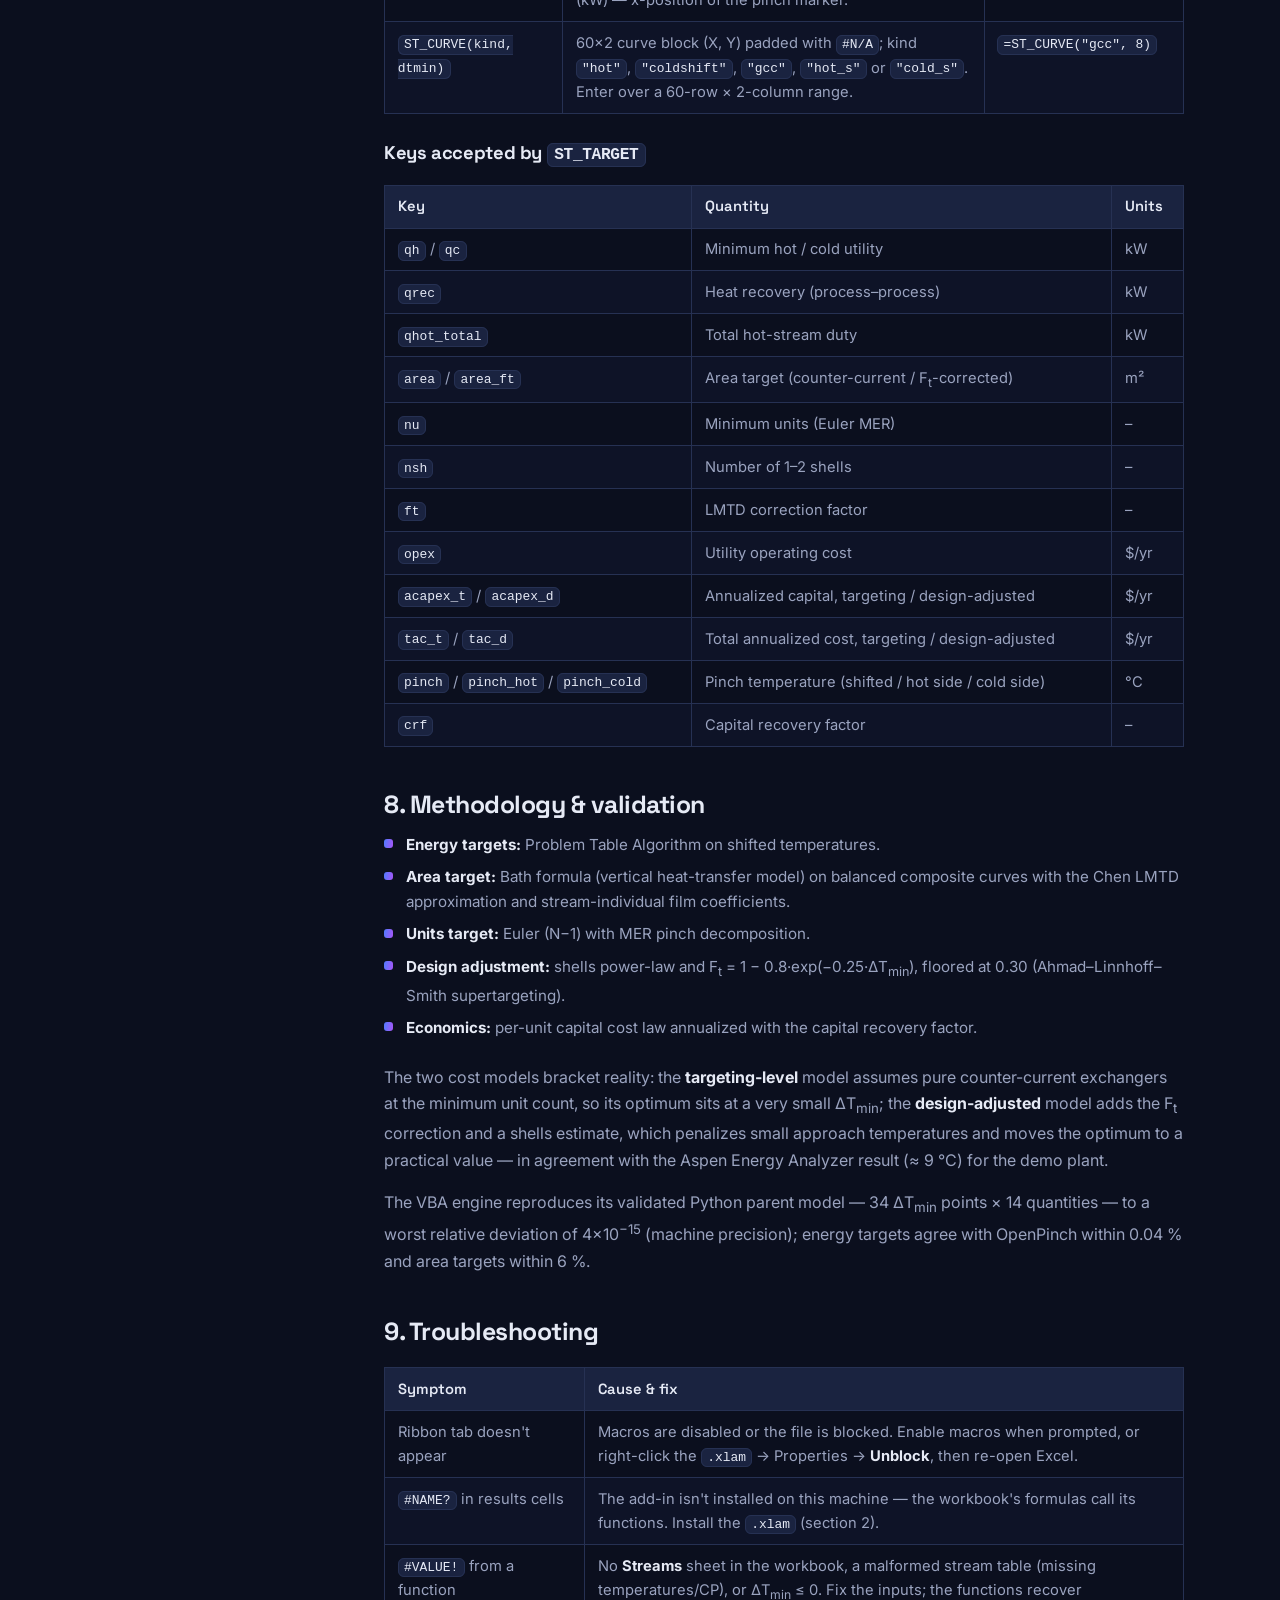
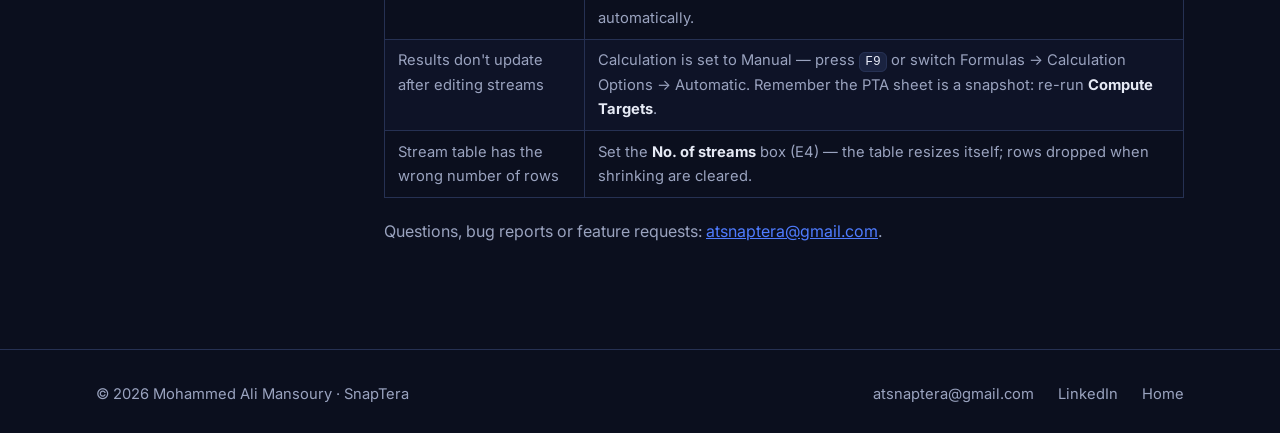
==== commit 32e75b8a: "Manual: add-in now distributed as SnapTarget.xlam (rename complete) Update install step and the nami" ====
--- a/manual.html
+++ b/manual.html
@@ -101,16 +101,16 @@
           </p>
           <div class="manual-note">
             <p>
-              <strong>Naming note:</strong> SnapTarget is currently distributed as
-              <code>SuperTarget.xlam</code> (v2.4) and its ribbon tab is labeled
-              <em>SuperTarget</em> — the original name from the graduate research it
-              grew out of. Same tool; the file and ribbon will adopt the SnapTarget
-              name in a future release.
+              <strong>Note:</strong> SnapTarget is distributed as
+              <code>SnapTarget.xlam</code> (v2.4). Its engine is a pure-VBA port of the
+              validated supertargeting model from the author's kerosene-hydrotreater
+              thesis, where the tool is documented under its original working name,
+              <em>SuperTarget</em>.
             </p>
           </div>
 
           <h2 id="install">2. Installation</h2>
-          <p><strong>Try it once:</strong> double-click <code>SuperTarget.xlam</code> and enable macros when prompted.</p>
+          <p><strong>Try it once:</strong> double-click <code>SnapTarget.xlam</code> and enable macros when prompted.</p>
           <p><strong>Install permanently:</strong> Excel → File → Options → Add-ins →
              Manage: <em>Excel Add-ins</em> → Go… → Browse… → select the file.
              If Windows blocks the download, right-click the file → Properties → <strong>Unblock</strong> first.</p>
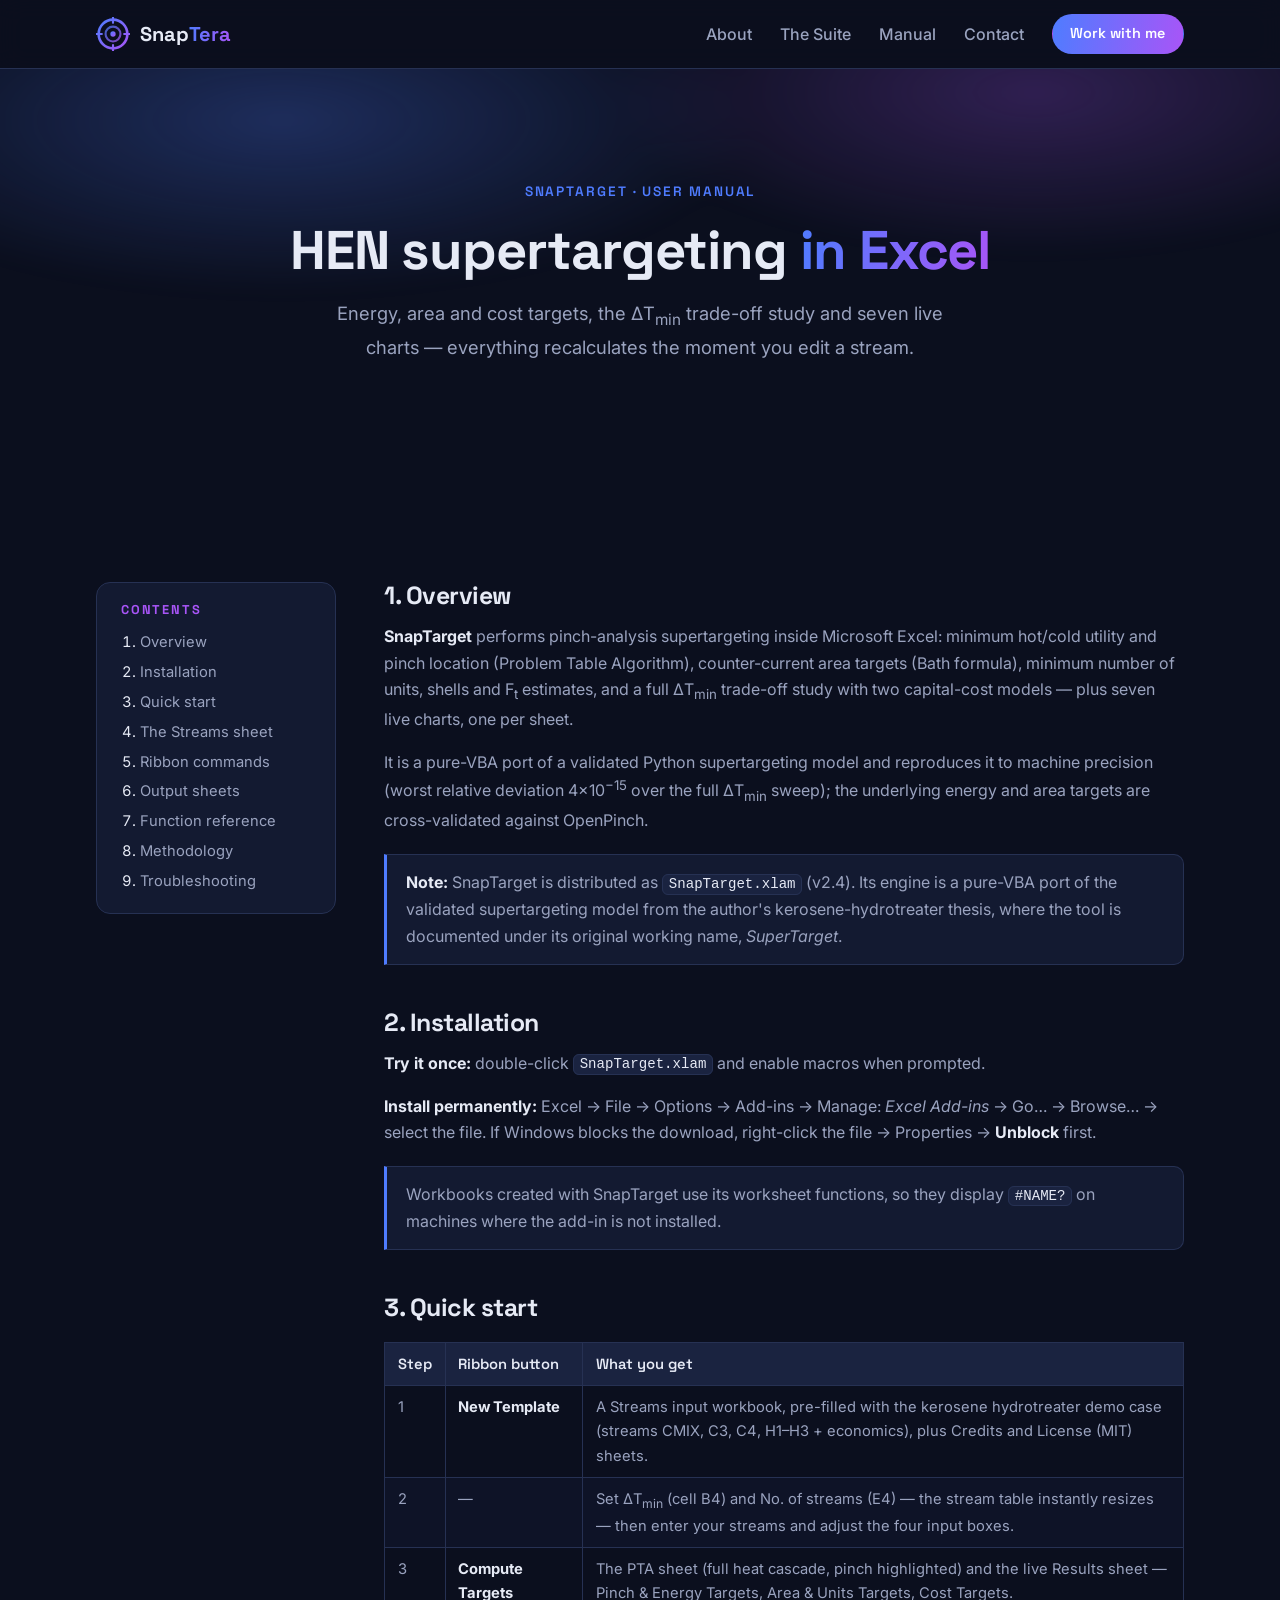
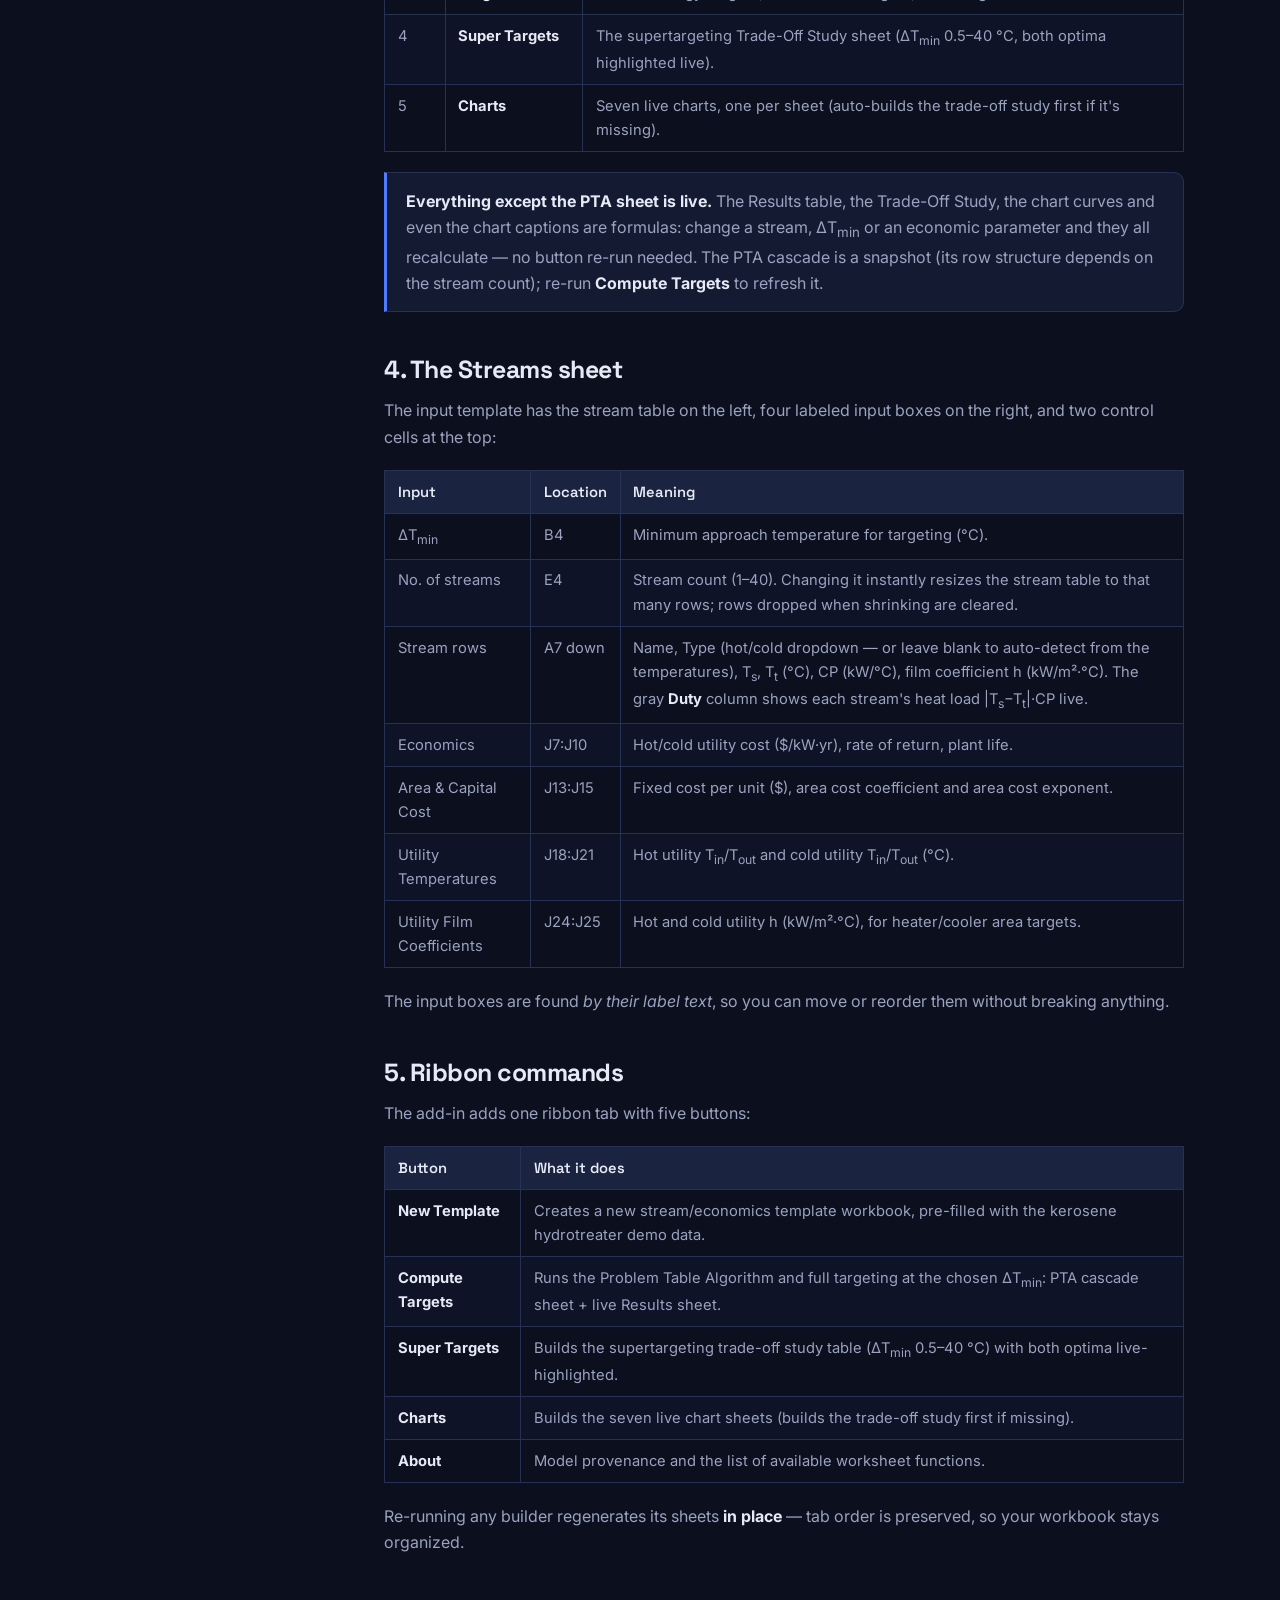
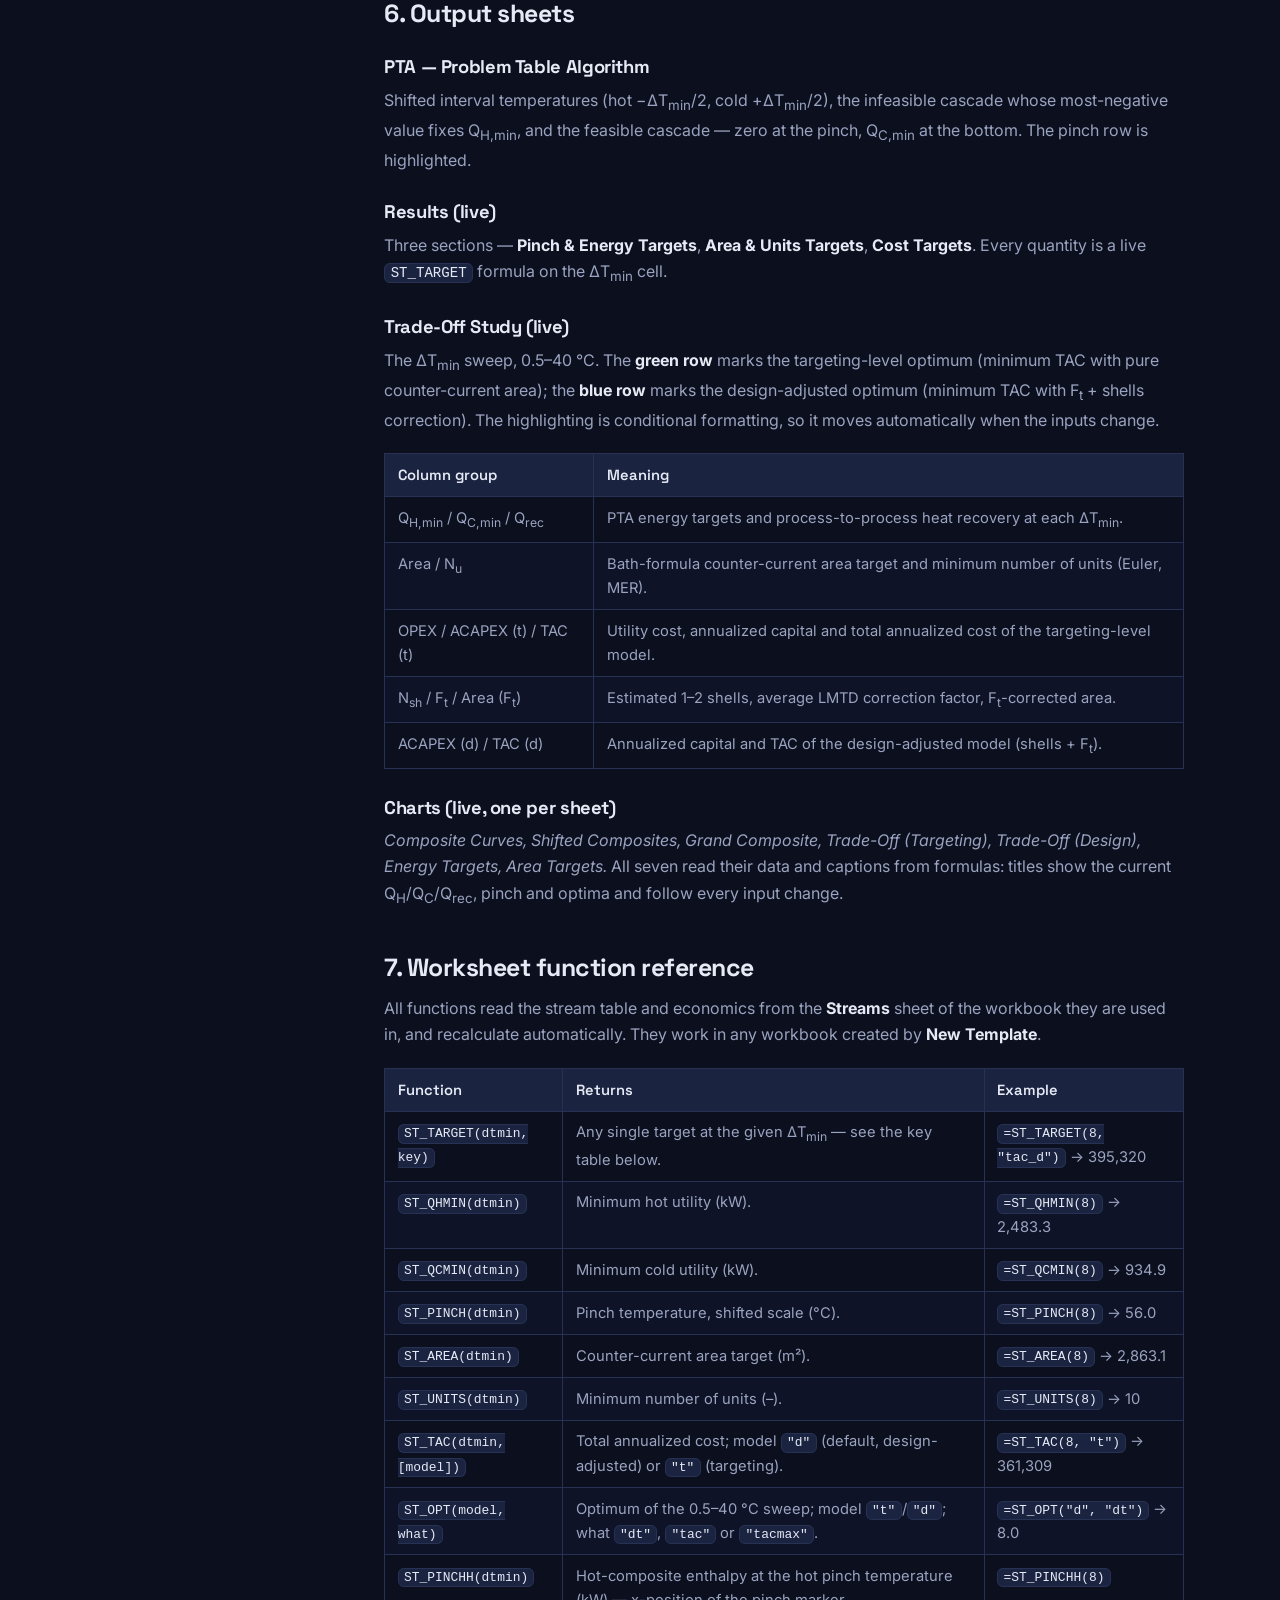
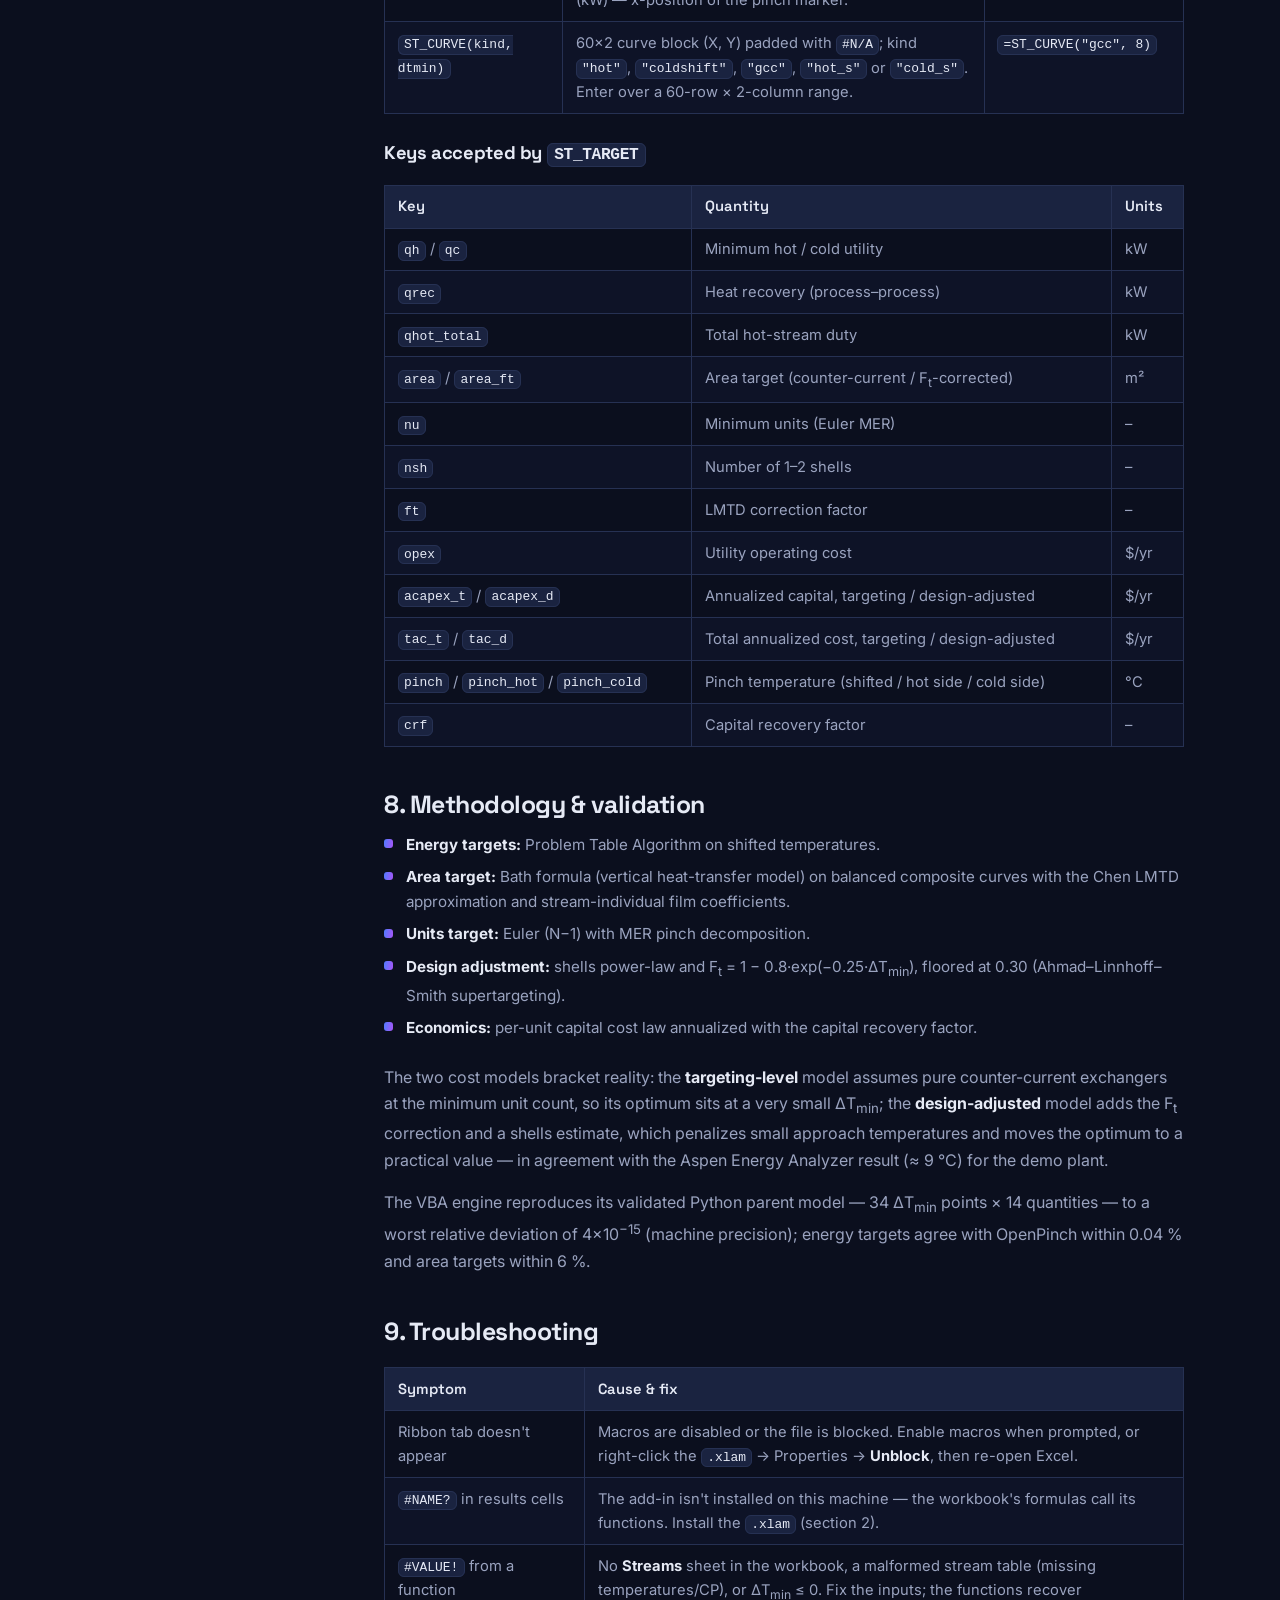
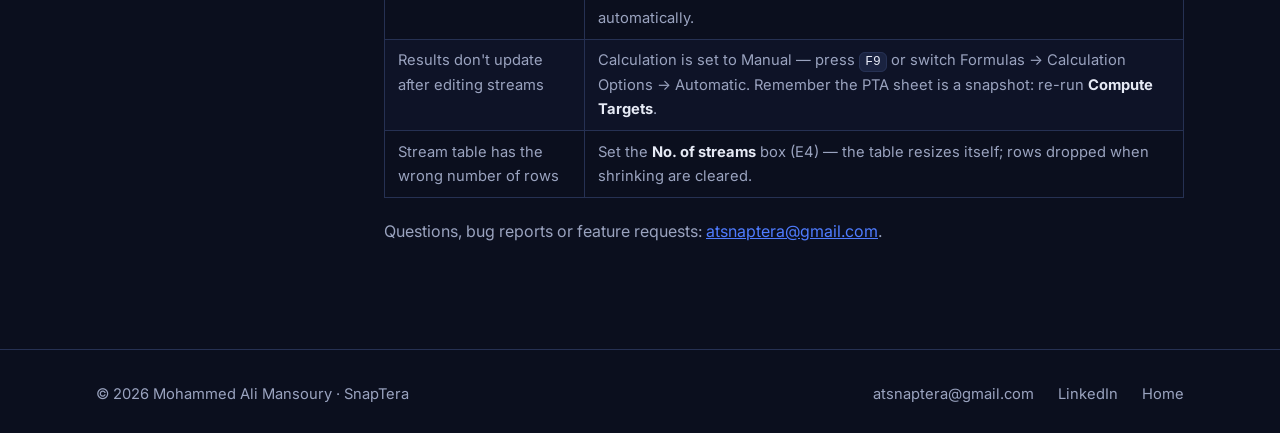
==== commit 1c9b3f5c: "Suite v2: product pages for SnapTarget/SnapOpt/SnapNet + SnapSage card - New snaptarget.html / snapo" ====
--- a/manual.html
+++ b/manual.html
@@ -1,5 +1,5 @@
 <!DOCTYPE html>
-<html lang="en">
+<html lang="en" class="no-js">
 <head>
   <meta charset="UTF-8">
   <meta name="viewport" content="width=device-width, initial-scale=1.0">
@@ -54,7 +54,7 @@
       <div class="hero-glow" aria-hidden="true"></div>
       <div class="container hero-inner">
         <p class="hero-kicker reveal">SnapTarget · User Manual</p>
-        <h1 class="hero-title reveal" style="font-size: clamp(2rem, 5.5vw, 3.4rem);">HEN supertargeting <span class="gradient-text">in Excel</span></h1>
+        <h1 class="hero-title hero-title-sub reveal">HEN supertargeting <span class="gradient-text">in Excel</span></h1>
         <p class="hero-tagline reveal">
           Energy, area and cost targets, the ΔT<sub>min</sub> trade-off study and
           seven live charts — everything recalculates the moment you edit a stream.
--- a/css/style.css
+++ b/css/style.css
@@ -143,7 +143,12 @@
   font-size: 1.25rem;
   color: var(--text);
 }
-.brand-accent { color: var(--primary); }
+.brand-accent {
+  background: var(--gradient);
+  -webkit-background-clip: text;
+  background-clip: text;
+  color: transparent;
+}
 
 .nav-menu {
   display: flex;
@@ -310,7 +315,7 @@
 /* ============ Cards ============ */
 .cards {
   display: grid;
-  grid-template-columns: repeat(3, 1fr);
+  grid-template-columns: repeat(2, 1fr);
   gap: 1.75rem;
 }
 
@@ -384,8 +389,91 @@
   text-decoration: none;
 }
 
-/* Four-card suite grid: 2x2 on desktop */
-.cards-2x2 { grid-template-columns: repeat(2, 1fr); }
+/* ============ Product pages ============ */
+.hero-title-sub { font-size: clamp(2rem, 5.5vw, 3.4rem); }
+
+.product-grid {
+  display: grid;
+  grid-template-columns: 1.15fr 1fr;
+  gap: 3rem;
+  align-items: center;
+  margin-top: 2rem;
+}
+.product-grid .card-list { margin-bottom: 0; font-size: 1rem; }
+
+.product-art {
+  width: 100%;
+  border-radius: var(--radius);
+  border: 1px solid var(--border);
+  background: var(--surface-2);
+}
+
+.file-hint {
+  color: var(--muted);
+  font-size: 0.85rem;
+  margin: 0.75rem 0 0;
+}
+
+.suite-strip {
+  display: grid;
+  grid-template-columns: repeat(3, 1fr);
+  gap: 1.25rem;
+  margin-top: 2rem;
+}
+.suite-step {
+  display: block;
+  background: var(--surface);
+  border: 1px solid var(--border);
+  border-radius: var(--radius);
+  padding: 1.1rem 1.3rem;
+  text-decoration: none;
+  color: var(--text);
+  transition: transform 0.25s, border-color 0.25s;
+}
+.suite-step:hover {
+  transform: translateY(-4px);
+  border-color: rgba(124, 104, 255, 0.55);
+  color: var(--text);
+}
+.suite-step[aria-current="page"] {
+  border-color: var(--primary);
+  background: rgba(79, 124, 255, 0.08);
+}
+.suite-step-kicker {
+  font-family: var(--font-head);
+  font-weight: 600;
+  letter-spacing: 0.12em;
+  text-transform: uppercase;
+  font-size: 0.72rem;
+  color: var(--accent);
+  margin: 0 0 0.25rem;
+}
+.suite-step-name {
+  font-family: var(--font-head);
+  font-weight: 600;
+  font-size: 1.05rem;
+  margin: 0 0 0.15rem;
+}
+.suite-step p:last-child {
+  color: var(--muted);
+  font-size: 0.88rem;
+  margin: 0;
+}
+
+@media (max-width: 768px) {
+  .product-grid { grid-template-columns: 1fr; gap: 2rem; }
+  .product-grid .product-art { order: -1; }
+  .suite-strip { grid-template-columns: 1fr; }
+}
+
+/* Odd card out (5th) sits centered on its own row while the grid is 2-wide */
+@media (min-width: 641px) {
+  .cards > .card:last-child:nth-child(odd) {
+    grid-column: 1 / -1;
+    justify-self: center;
+    width: calc(50% - 0.875rem);
+  }
+}
 
 /* ============ Manual page ============ */
 .manual-layout {
@@ -594,10 +682,6 @@
 }
 
 /* ============ Responsive ============ */
-@media (max-width: 1024px) {
-  .cards { grid-template-columns: repeat(2, 1fr); }
-}
-
 @media (max-width: 768px) {
   .nav-toggle { display: flex; }
 
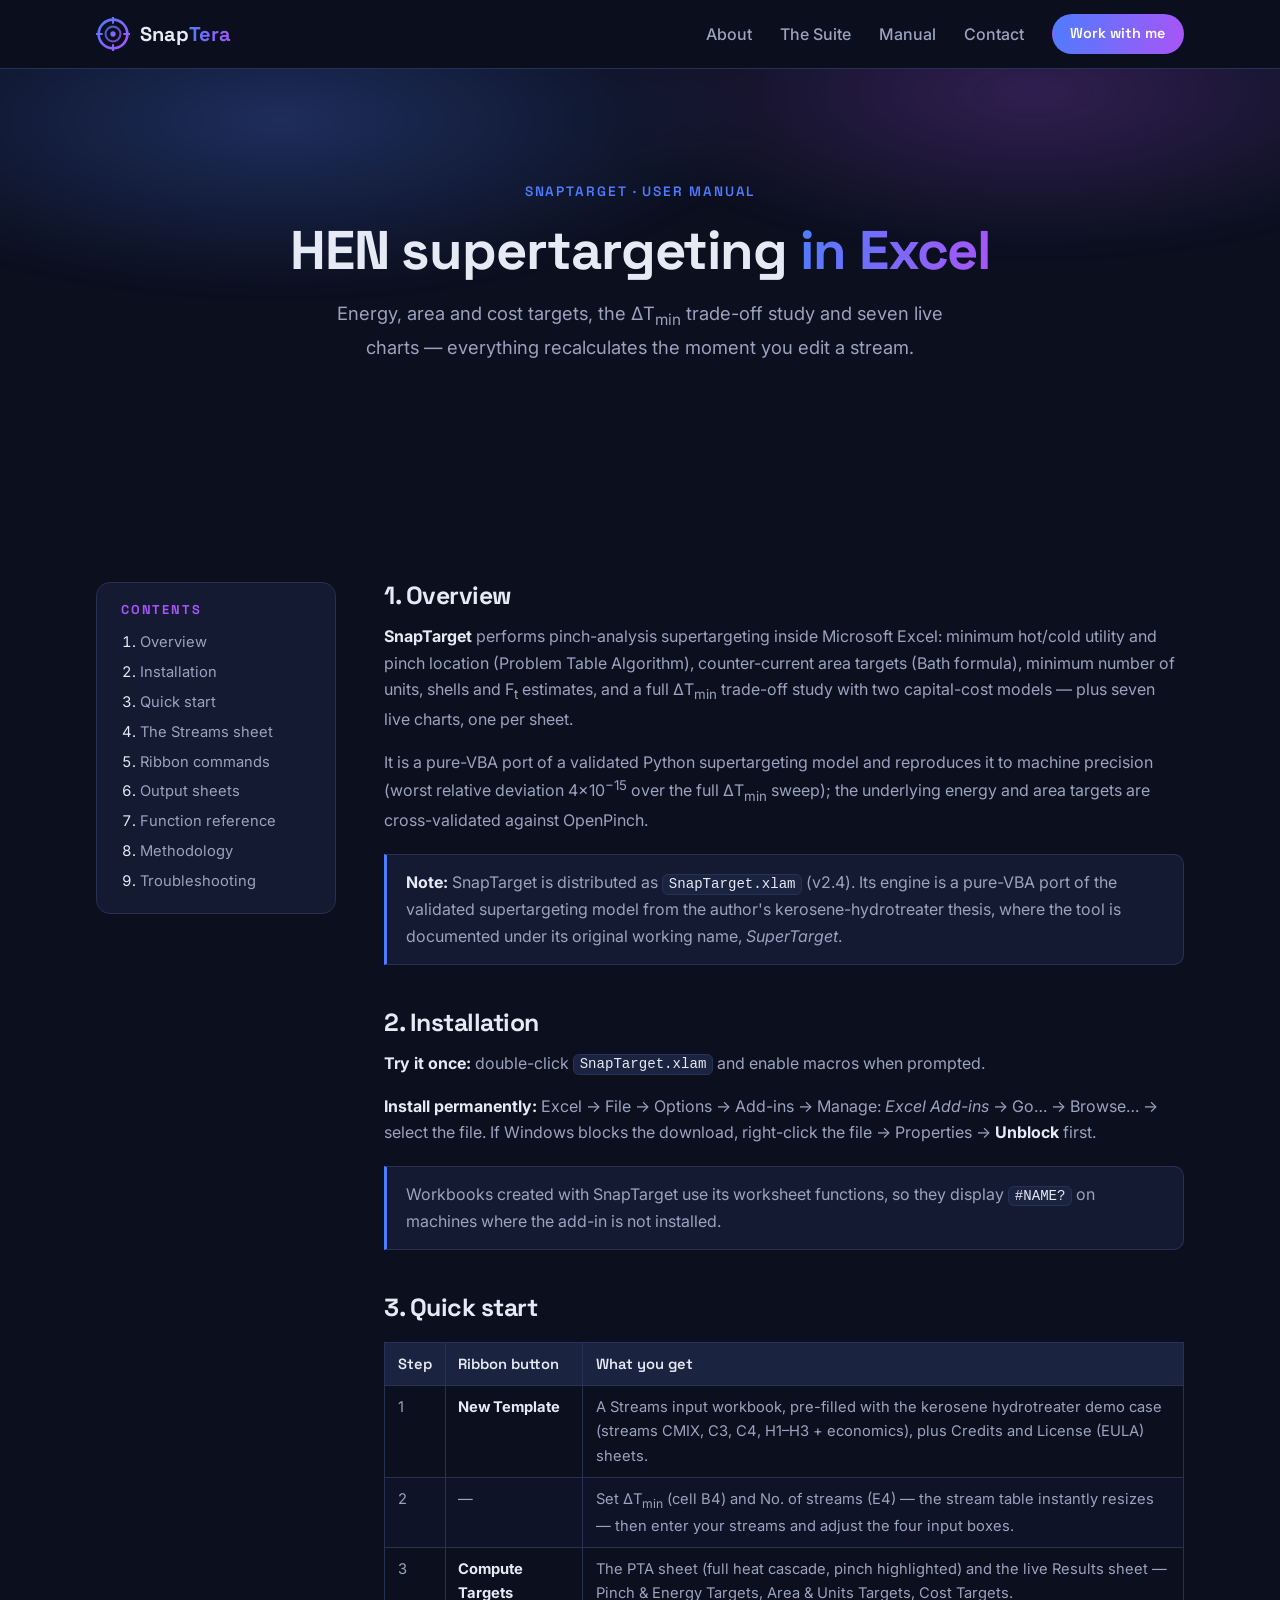
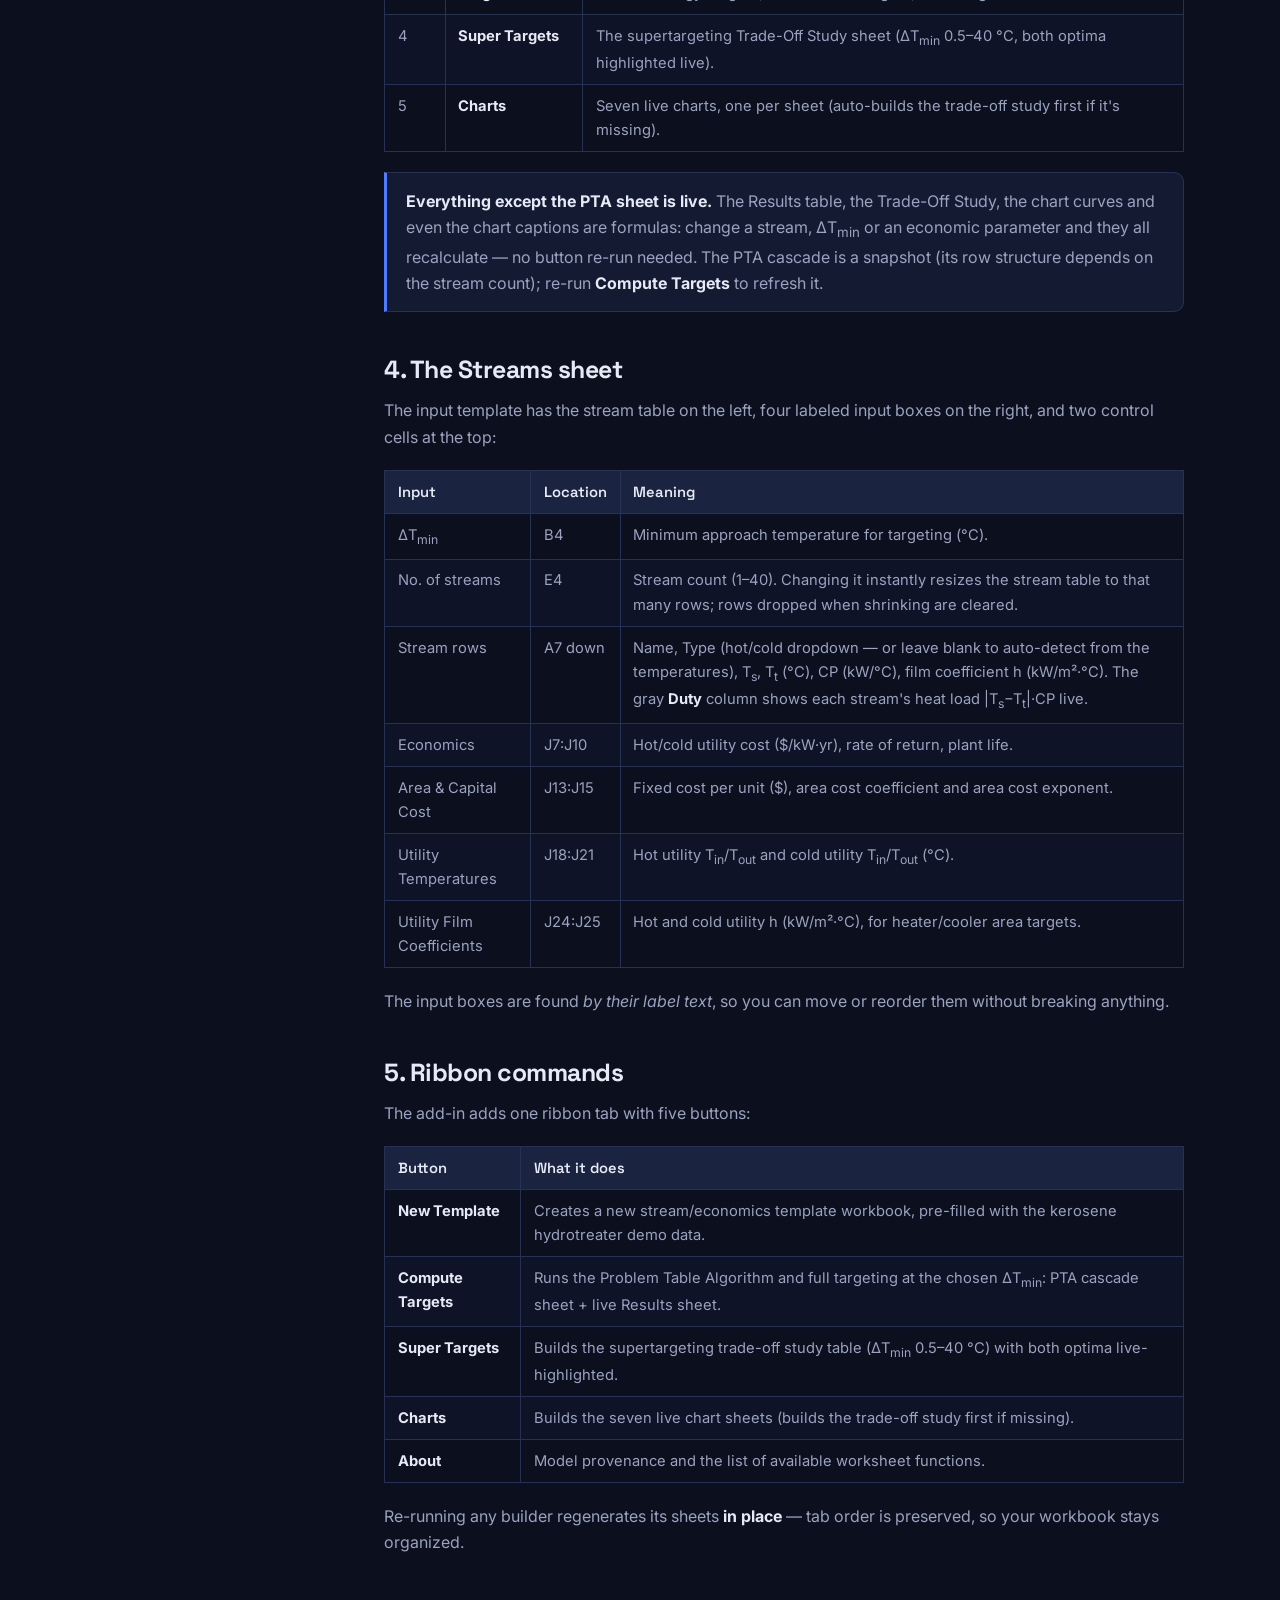
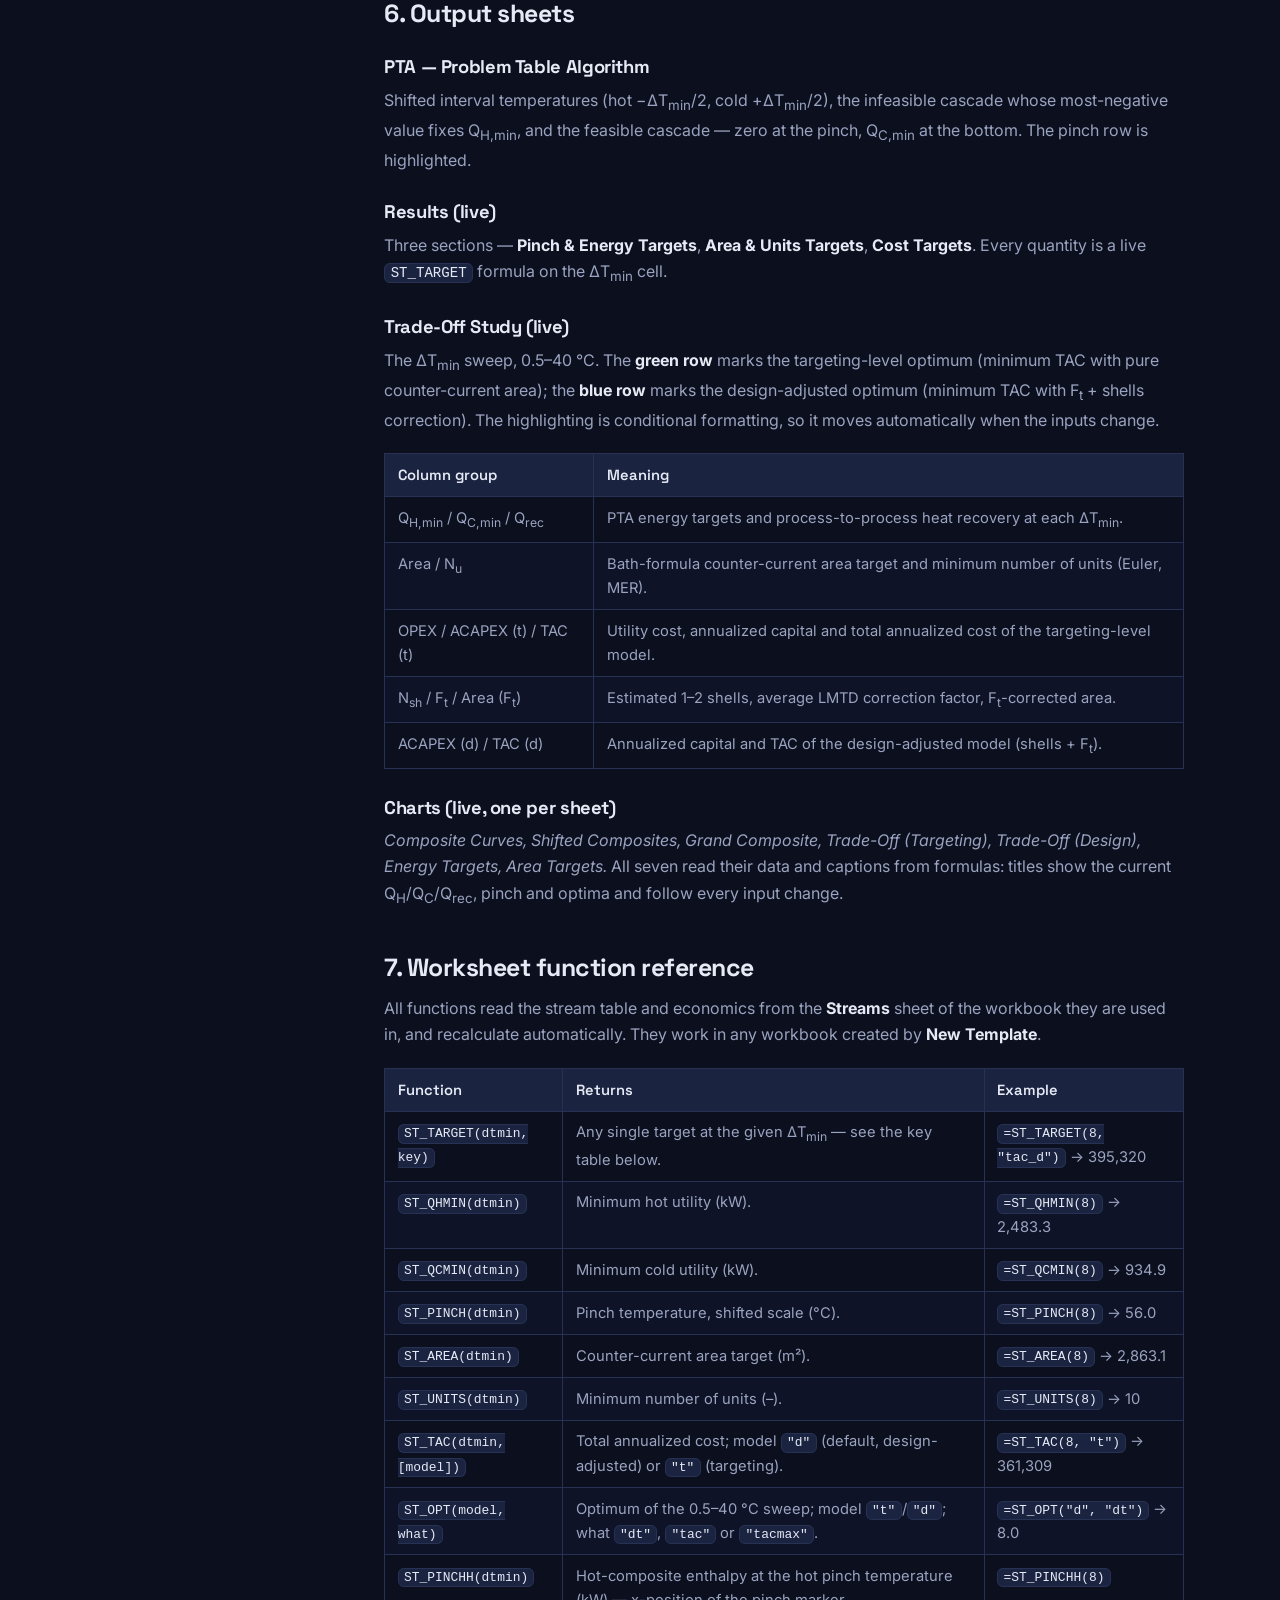
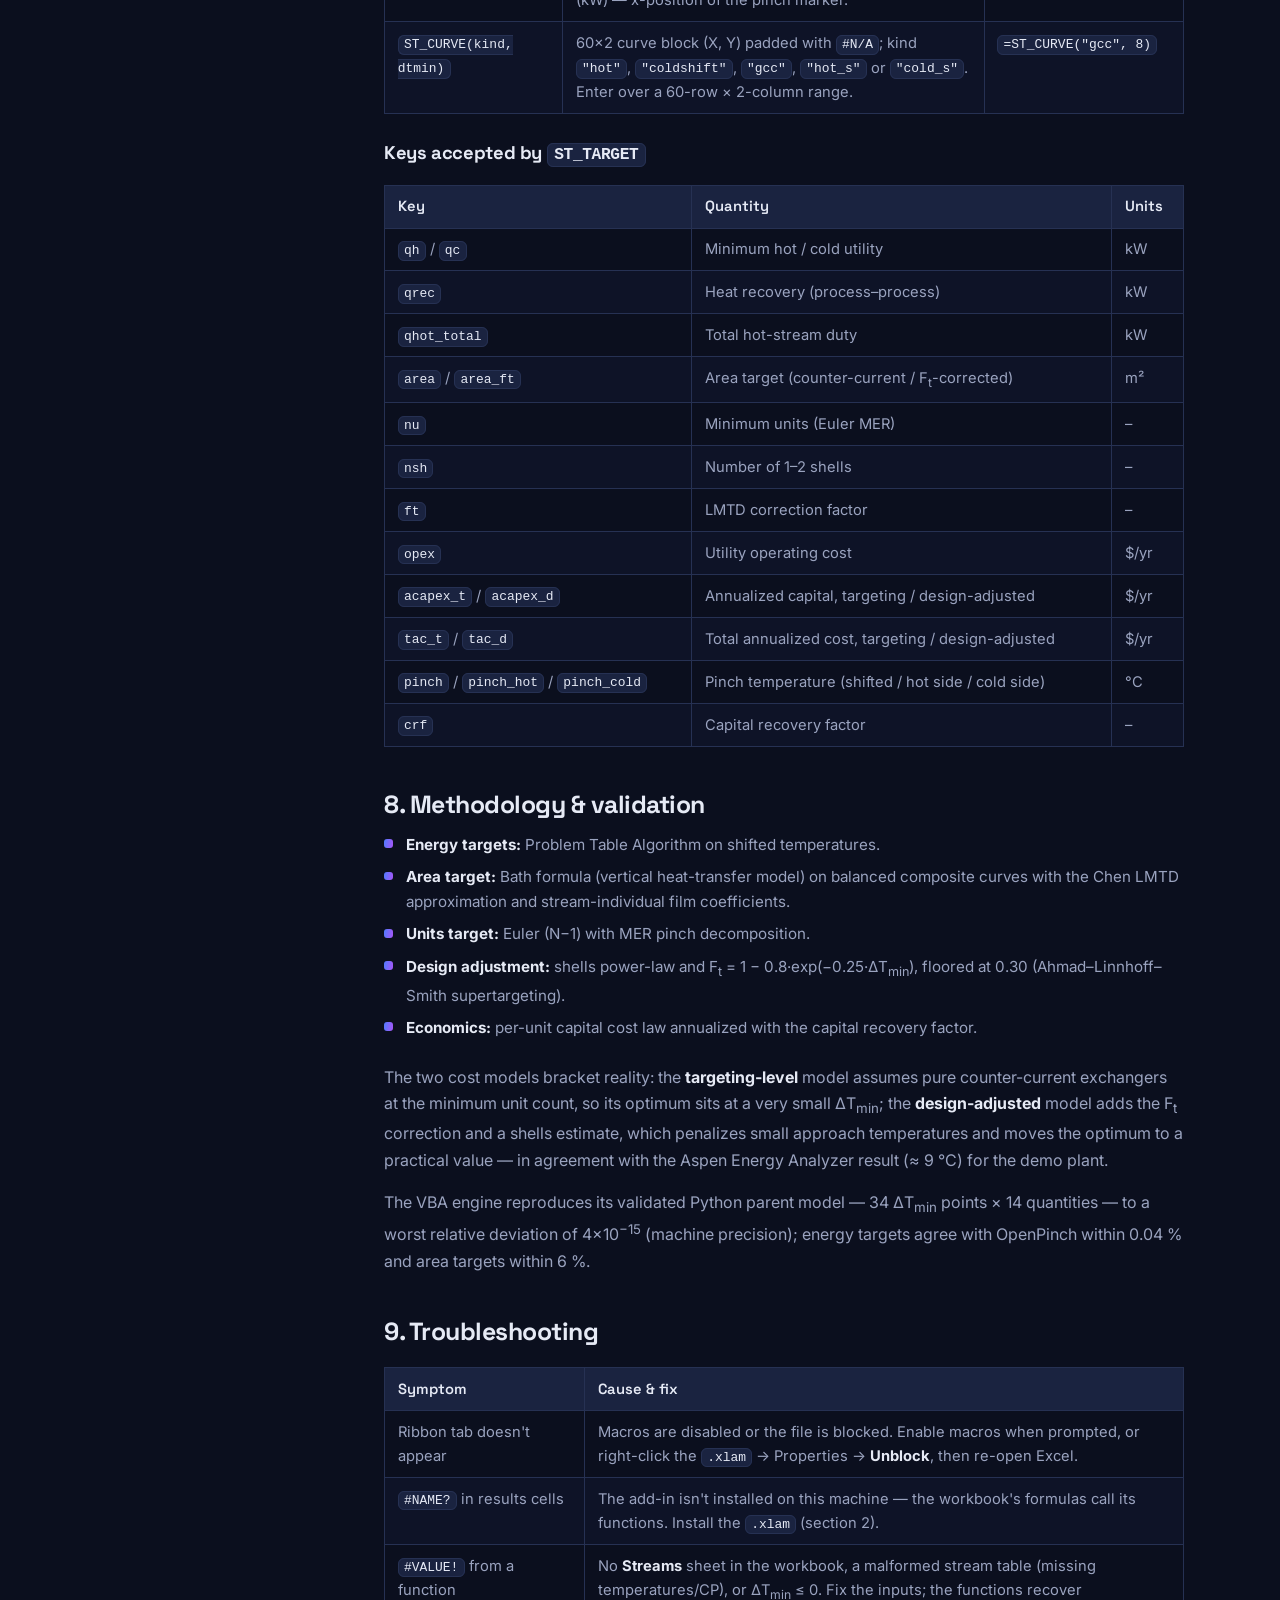
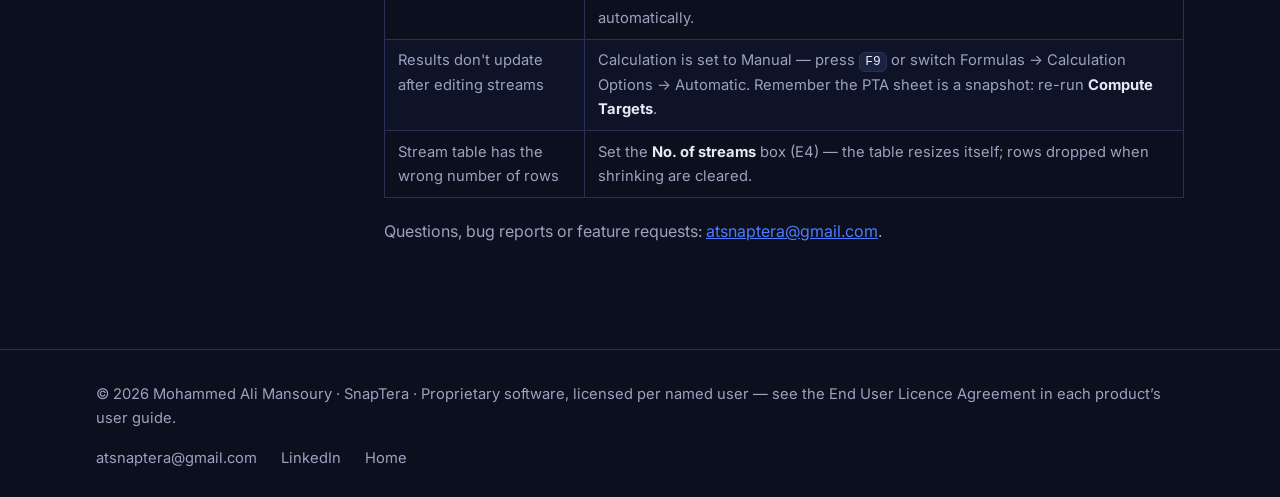
==== commit 02daadc2: "Add SnapDox to the suite, and the EULA line to every footer SnapDox is a local document and image co" ====
--- a/manual.html
+++ b/manual.html
@@ -126,7 +126,7 @@
             <table class="tbl">
               <thead><tr><th>Step</th><th>Ribbon button</th><th>What you get</th></tr></thead>
               <tbody>
-                <tr><td>1</td><td><strong>New Template</strong></td><td>A Streams input workbook, pre-filled with the kerosene hydrotreater demo case (streams CMIX, C3, C4, H1–H3 + economics), plus Credits and License (MIT) sheets.</td></tr>
+                <tr><td>1</td><td><strong>New Template</strong></td><td>A Streams input workbook, pre-filled with the kerosene hydrotreater demo case (streams CMIX, C3, C4, H1–H3 + economics), plus Credits and License (EULA) sheets.</td></tr>
                 <tr><td>2</td><td>—</td><td>Set ΔT<sub>min</sub> (cell B4) and No. of streams (E4) — the stream table instantly resizes — then enter your streams and adjust the four input boxes.</td></tr>
                 <tr><td>3</td><td><strong>Compute Targets</strong></td><td>The PTA sheet (full heat cascade, pinch highlighted) and the live Results sheet — Pinch &amp; Energy Targets, Area &amp; Units Targets, Cost Targets.</td></tr>
                 <tr><td>4</td><td><strong>Super Targets</strong></td><td>The supertargeting Trade-Off Study sheet (ΔT<sub>min</sub> 0.5–40 °C, both optima highlighted live).</td></tr>
@@ -332,7 +332,7 @@
   <!-- ============ FOOTER ============ -->
   <footer class="site-footer">
     <div class="container footer-inner">
-      <p>© 2026 Mohammed Ali Mansoury · SnapTera</p>
+      <p>© 2026 Mohammed Ali Mansoury · SnapTera · Proprietary software, licensed per named user — see the End User Licence Agreement in each product’s user guide.</p>
       <ul class="footer-links" aria-label="Contact links">
         <li><a href="mailto:atsnaptera@gmail.com">atsnaptera@gmail.com</a></li>
         <li><a href="https://www.linkedin.com/in/mohammad-ali-3b3852256" rel="me noopener" target="_blank">LinkedIn</a></li>
